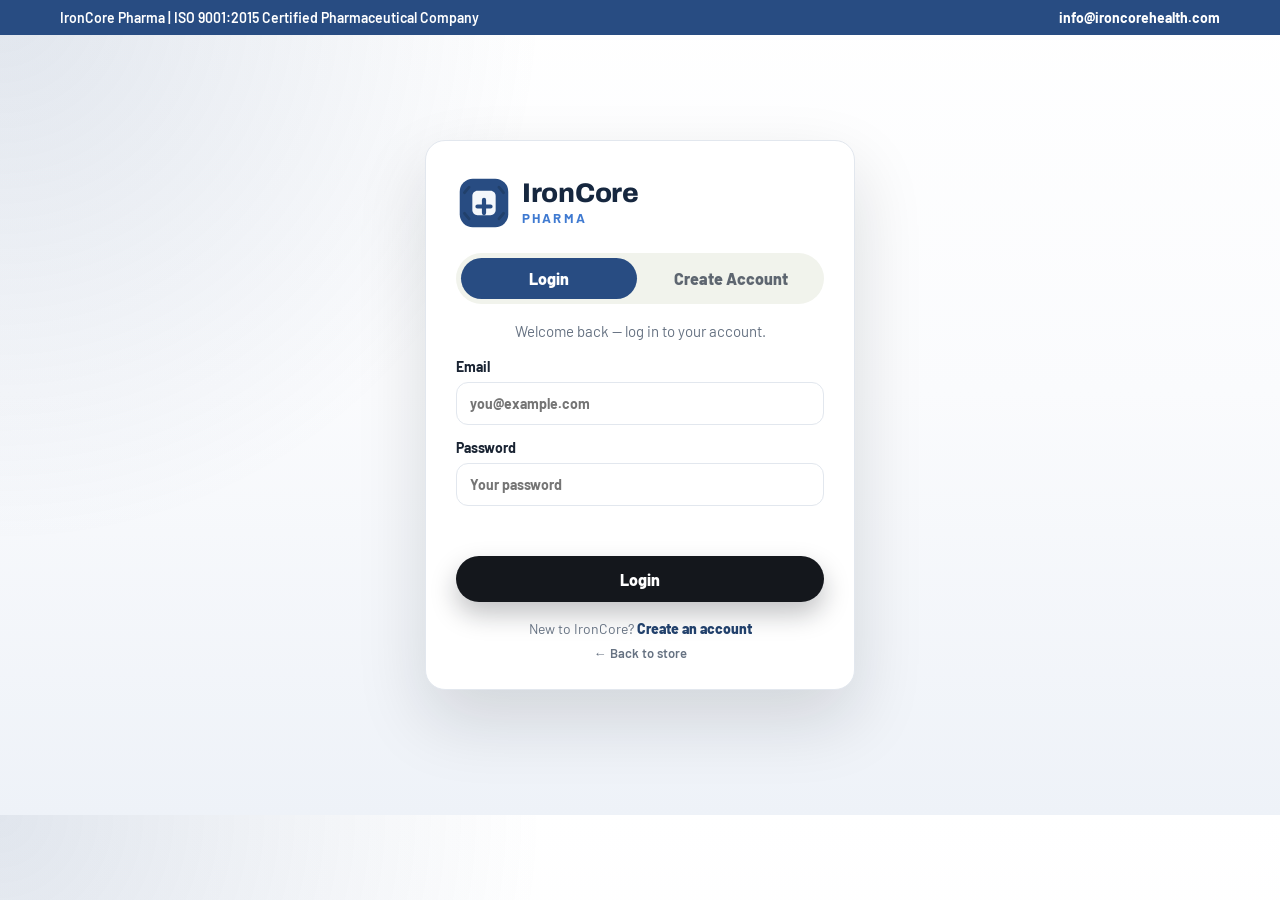
==== admin.html @ cf306e51 "Fix mobile responsiveness of the storefront header and layout - Remove the duplicate hamburger / emp" ====
<!DOCTYPE html>
<html lang="en">
  <head>
    <meta charset="UTF-8" />
    <meta name="viewport" content="width=device-width, initial-scale=1.0" />
    <title>Admin | IronCore Pharma</title>
    <link rel="preconnect" href="https://fonts.googleapis.com" />
    <link rel="preconnect" href="https://fonts.gstatic.com" crossorigin />
    <link
      href="https://fonts.googleapis.com/css2?family=Archivo:wght@500;600;700;800;900&family=Barlow:wght@400;500;600;700;800&display=swap"
      rel="stylesheet"
    />
    <link rel="stylesheet" href="css/style.css?v=21" />
  </head>
  <body class="admin-body">
    <header class="admin-topbar">
      <div class="container admin-topbar__inner">
        <a class="brand" href="index.html">
          <img src="img/logo.svg" alt="" />
          <span><strong>IronCore</strong><small>Admin</small></span>
        </a>
        <div class="admin-topbar__right">
          <span class="admin-who"><span id="admin-email">&hellip;</span> <span class="tag tag--admin" id="admin-role"></span></span>
          <a class="btn btn-light" href="index.html">View store</a>
          <button class="btn btn-primary" id="admin-logout" type="button">Log out</button>
        </div>
      </div>
    </header>

    <main class="container admin-shell" id="admin-shell" hidden>
      <div class="admin-tabs" role="tablist">
        <button class="admin-tab is-active" data-tab="overview" type="button">Overview</button>
        <button class="admin-tab" data-tab="products" type="button">Products</button>
        <button class="admin-tab" data-tab="banners" type="button">Banners</button>
        <button class="admin-tab" data-tab="orders" type="button">Orders</button>
        <button class="admin-tab" data-tab="reviews" type="button">Reviews <span class="tab-pill" id="reviews-pending-pill" hidden></span></button>
        <button class="admin-tab" data-tab="verification" type="button">Verification</button>
        <button class="admin-tab" data-tab="users" type="button">Users</button>
        <button class="admin-tab" data-tab="enquiries" type="button">Enquiries</button>
        <button class="admin-tab" data-tab="settings" type="button">Settings</button>
      </div>

      <!-- Overview -->
      <section class="admin-panel is-active" id="tab-overview">
        <h2 class="shout align-left">Store <span>Overview</span></h2>
        <div class="stat-grid" id="overview-cards"></div>
      </section>

      <!-- Products -->
      <section class="admin-panel" id="tab-products" hidden>
        <div class="admin-panel__head">
          <h2 class="shout align-left">Manage <span>Products</span></h2>
          <button class="btn btn-primary" id="add-product-btn" type="button">+ Add product</button>
        </div>

        <form class="admin-form" id="product-form" hidden>
          <h3 id="product-form-title">Add product</h3>
          <div class="admin-form__grid">
            <label>Slug (id)<input type="text" id="p-slug" placeholder="e.g. mk-677" /></label>
            <div class="field">
              <label for="p-category">Category</label>
              <div class="cat-row">
                <select id="p-category"></select>
                <button type="button" class="mini-btn" id="add-cat-btn">+ New</button>
              </div>
              <div class="new-cat" id="new-cat" hidden>
                <input type="text" id="new-cat-name" placeholder="New category name" />
                <button type="button" class="mini-btn" id="new-cat-save">Add</button>
                <button type="button" class="mini-btn" id="new-cat-cancel">Cancel</button>
              </div>
            </div>
            <label>Name<input type="text" id="p-name" /></label>
            <label>Pack size<input type="text" id="p-packSize" placeholder="60 Tablets" /></label>
            <label>Price<input type="text" id="p-price" placeholder="Price on request" /></label>
            <label>Rating<input type="number" id="p-rating" step="0.1" min="0" max="5" placeholder="4.8" /></label>
            <label>Stock<input type="text" id="p-stock" placeholder="In stock" /></label>
            <label class="admin-form__full">Composition<input type="text" id="p-composition" /></label>

            <div class="admin-form__full img-picker">
              <div class="img-picker__head">
                <strong>Product images</strong>
                <label class="btn btn-light img-upload-btn">
                  Upload image<input type="file" id="img-upload-input" accept="image/*" hidden />
                </label>
              </div>
              <p class="img-picker__hint">Click an image to add/remove it from the gallery. Click <b>&#9733;</b> to set the main image (shown first). Hover an image and click <b>&times;</b> (top-left) to permanently delete it from the server.</p>
              <div class="img-grid" id="image-grid"></div>
              <input type="hidden" id="p-image" />
              <input type="hidden" id="p-images" />
            </div>

            <label class="admin-form__full">Description<textarea id="p-description" rows="3"></textarea></label>
          </div>
          <p class="admin-msg" id="product-msg"></p>
          <div class="admin-form__actions">
            <button class="btn btn-primary" type="submit" id="product-save">Save product</button>
            <button class="btn btn-light" type="button" id="product-cancel">Cancel</button>
          </div>
        </form>

        <div class="admin-table-wrap">
          <table class="admin-table">
            <thead><tr><th>Image</th><th>Name</th><th>Category</th><th>Pack</th><th>Price</th><th>Rating</th><th></th></tr></thead>
            <tbody id="products-tbody"></tbody>
          </table>
        </div>
      </section>

      <!-- Banners -->
      <section class="admin-panel" id="tab-banners" hidden>
        <div class="admin-panel__head">
          <h2 class="shout align-left">Home <span>Banners</span></h2>
          <div class="banner-add-actions">
            <button class="btn btn-light" id="add-hero-btn" type="button">+ Hero banner</button>
            <button class="btn btn-light" id="add-promo-btn" type="button">+ Promo banner</button>
          </div>
        </div>
        <p class="admin-note">Hero banners scroll in the big slider; promo banners are the two cards on the right. Each can use an image or a video, an optional button and link. Drag order with the up/down arrows.</p>

        <!-- Banner form -->
        <form class="admin-form" id="banner-form" hidden>
          <h3 id="banner-form-title">Add banner</h3>
          <div class="admin-form__grid">
            <input type="hidden" id="b-id" />
            <input type="hidden" id="b-zone" />

            <div class="admin-form__full media-picker">
              <div class="img-picker__head">
                <strong>Banner media (image or video)</strong>
              </div>
              <p class="img-picker__hint">Add a photo or video from your <b>device</b> (computer file browser or phone photo gallery), pick one you've already uploaded, or paste a link.</p>
              <div class="media-picker__row">
                <div class="media-preview" id="banner-preview"><span class="media-preview__empty">No media selected</span></div>
                <div class="media-picker__controls">
                  <div class="media-picker__buttons">
                    <label class="btn btn-primary media-device-btn">
                      <svg viewBox="0 0 24 24" width="18" height="18" fill="none" stroke="currentColor" stroke-width="2" stroke-linecap="round" stroke-linejoin="round"><path d="M12 16V4" /><path d="m7 9 5-5 5 5" /><path d="M20 16v2a2 2 0 0 1-2 2H6a2 2 0 0 1-2-2v-2" /></svg>
                      Upload from device
                      <input type="file" id="banner-upload-input" accept="image/*,video/*" hidden />
                    </label>
                    <button type="button" class="btn btn-light" id="banner-gallery-toggle">Choose from gallery</button>
                  </div>
                  <label>Media URL
                    <input type="text" id="b-media-url" placeholder="img/banners/your-file.jpg or https://..." />
                  </label>
                  <label>Type
                    <select id="b-media-type">
                      <option value="image">Image</option>
                      <option value="video">Video</option>
                    </select>
                  </label>
                </div>
              </div>
              <div class="media-gallery" id="banner-gallery" hidden></div>
            </div>

            <label>Eyebrow / tag<input type="text" id="b-eyebrow" placeholder="e.g. Franchise" /></label>
            <label>Title<input type="text" id="b-title" placeholder="e.g. Power Your Pharma Business" /></label>
            <label class="banner-hero-only">Highlight word<input type="text" id="b-title-highlight" placeholder="word within the title to colour" /></label>
            <label class="admin-form__full banner-hero-only">Subtitle<textarea id="b-subtitle" rows="2"></textarea></label>
            <label>Banner link (optional)<input type="text" id="b-link-url" placeholder="where the banner click goes" /></label>
            <label class="banner-hero-only">Slide duration (seconds)<input type="number" id="b-duration" min="1" max="60" value="6" /></label>

            <div class="admin-form__full banner-button-block">
              <label class="switch-label"><input type="checkbox" id="b-button-enabled" /> Show a button on this banner</label>
              <div class="banner-button-fields" id="banner-button-fields" hidden>
                <label>Button text<input type="text" id="b-button-text" placeholder="e.g. Explore Products" /></label>
                <label>Button link<input type="text" id="b-button-link" placeholder="e.g. products.html" /></label>
              </div>
            </div>

            <label class="admin-form__full switch-label"><input type="checkbox" id="b-active" checked /> Active (visible on the site)</label>
          </div>
          <p class="admin-msg" id="banner-msg"></p>
          <div class="admin-form__actions">
            <button class="btn btn-primary" type="submit" id="banner-save">Save banner</button>
            <button class="btn btn-light" type="button" id="banner-cancel">Cancel</button>
          </div>
        </form>

        <h3 class="admin-subhead">Hero slider</h3>
        <div class="banner-list" id="hero-list"></div>

        <h3 class="admin-subhead">Promo cards (right side)</h3>
        <div class="banner-list" id="promo-list"></div>
      </section>

      <!-- Orders -->
      <section class="admin-panel" id="tab-orders" hidden>
        <h2 class="shout align-left">Customer <span>Orders</span></h2>
        <div class="admin-table-wrap">
          <table class="admin-table">
            <thead><tr><th>Date</th><th>Order #</th><th>Customer</th><th>Items</th><th>Payment</th><th>Total</th><th>Status</th></tr></thead>
            <tbody id="orders-tbody"></tbody>
          </table>
        </div>
      </section>

      <!-- Reviews -->
      <section class="admin-panel" id="tab-reviews" hidden>
        <div class="admin-panel__head">
          <h2 class="shout align-left">Product <span>Reviews</span></h2>
          <div class="review-filter" id="review-filter">
            <button class="mini-btn is-active" data-filter="all" type="button">All</button>
            <button class="mini-btn" data-filter="pending" type="button">Pending</button>
            <button class="mini-btn" data-filter="approved" type="button">Approved</button>
          </div>
        </div>
        <div class="admin-table-wrap">
          <table class="admin-table">
            <thead><tr><th>Date</th><th>Product</th><th>Reviewer</th><th>Rating</th><th>Review</th><th>Status</th><th>Actions</th></tr></thead>
            <tbody id="reviews-tbody"></tbody>
          </table>
        </div>
      </section>

      <!-- Verification codes -->
      <section class="admin-panel" id="tab-verification" hidden>
        <h2 class="shout align-left">Product <span>Authentication</span></h2>
        <p class="admin-note">Create the authentication codes printed on your products. Customers enter a code on the <b>Verify Product</b> page — a matching, unused code shows “verified”, anything else is flagged. Each code works once.</p>

        <div class="stat-grid" id="codes-stats"></div>

        <div class="codes-grid">
          <div class="admin-form codes-card">
            <h3>Generate codes</h3>
            <p class="codes-card__hint">Create a batch of random unique codes (e.g. 60000 codes of 8 digits).</p>
            <div class="codes-row">
              <label>How many<input type="number" id="gen-count" min="1" max="200000" value="60000" /></label>
              <label>Digits<input type="number" id="gen-digits" min="4" max="12" value="8" /></label>
              <button class="btn btn-primary" type="button" id="gen-btn">Generate</button>
            </div>
          </div>

          <div class="admin-form codes-card">
            <h3>Add codes manually</h3>
            <p class="codes-card__hint">Paste codes separated by spaces, commas or new lines.</p>
            <textarea id="add-codes" rows="4" placeholder="48213907&#10;59120034&#10;..."></textarea>
            <button class="btn btn-primary" type="button" id="add-btn">Add codes</button>
          </div>

          <div class="admin-form codes-card">
            <h3>Upload a code file</h3>
            <p class="codes-card__hint">Upload a .txt or .csv file of codes from your desktop.</p>
            <label class="btn btn-light media-device-btn">
              Choose file from desktop
              <input type="file" id="codes-file" accept=".txt,.csv,text/plain,text/csv" hidden />
            </label>
            <span class="codes-file-name" id="codes-file-name"></span>
            <button class="btn btn-primary" type="button" id="upload-codes-btn">Upload file</button>
          </div>

          <div class="admin-form codes-card">
            <h3>Check a code</h3>
            <p class="codes-card__hint">See whether a code exists and if it has been used.</p>
            <div class="codes-row">
              <input type="text" id="check-code" placeholder="Enter a code" />
              <button class="btn btn-light" type="button" id="check-btn">Check</button>
            </div>
            <div class="check-result" id="check-result"></div>
          </div>
        </div>

        <p class="admin-msg" id="codes-msg"></p>

        <div class="codes-actions">
          <a class="btn btn-primary" id="export-codes-pdf" href="/api/admin/codes/export.pdf">Export all codes (PDF)</a>
          <a class="btn btn-light" id="export-codes" href="/api/admin/codes/export">Export all codes (CSV)</a>
          <button class="btn btn-light" type="button" id="clear-used-btn">Clear used codes</button>
          <button class="btn btn-light mini-btn--danger" type="button" id="clear-all-btn">Delete all codes</button>
        </div>

        <h3 class="admin-subhead">Recent verifications</h3>
        <div class="admin-table-wrap">
          <table class="admin-table">
            <thead><tr><th>Code</th><th>Verified at</th></tr></thead>
            <tbody id="codes-recent-tbody"></tbody>
          </table>
        </div>
      </section>

      <!-- Users -->
      <section class="admin-panel" id="tab-users" hidden>
        <h2 class="shout align-left">Registered <span>Users</span></h2>
        <p class="admin-note" id="users-note"></p>
        <div class="admin-table-wrap">
          <table class="admin-table">
            <thead><tr><th>ID</th><th>Email</th><th>Role</th><th>Active</th><th>Signed up</th><th>Actions</th></tr></thead>
            <tbody id="users-tbody"></tbody>
          </table>
        </div>
      </section>

      <!-- Enquiries -->
      <section class="admin-panel" id="tab-enquiries" hidden>
        <h2 class="shout align-left">Orders &amp; <span>Enquiries</span></h2>
        <div class="admin-table-wrap">
          <table class="admin-table">
            <thead><tr><th>Date</th><th>Name</th><th>Email</th><th>Contact</th><th>Service</th><th>Message</th><th>From</th></tr></thead>
            <tbody id="enquiries-tbody"></tbody>
          </table>
        </div>
      </section>

      <!-- Settings -->
      <section class="admin-panel" id="tab-settings" hidden>
        <h2 class="shout align-left">Site <span>Maintenance</span></h2>
        <div class="admin-form" style="max-width:560px">
          <div class="maint-row">
            <label class="switch" title="Toggle maintenance mode">
              <input type="checkbox" id="maintenance-toggle" />
              <span class="switch__slider"></span>
            </label>
            <div class="maint-row__text">
              <strong id="maintenance-state">Loading&hellip;</strong>
              <p class="admin-note">When <b>ON</b>, visitors see the &ldquo;We&rsquo;ll be back soon&rdquo; page. You (admin) can still use the store and this panel while it&rsquo;s on.</p>
            </div>
          </div>
          <p class="admin-msg" id="maintenance-msg"></p>
          <a class="btn btn-light" href="maintenance.html" target="_blank" rel="noopener">Preview maintenance page</a>
        </div>

        <h2 class="shout align-left" style="margin-top:44px">Contact <span>Details</span></h2>
        <form class="admin-form" id="contact-form" style="max-width:560px">
          <p class="admin-note">The phone number and email shown in the top bar, footer and &ldquo;Call Us&rdquo; button across the website. Untick <b>Show on website</b> to hide one without deleting it. A blank or hidden value simply does not appear.</p>
          <div class="admin-form__grid" style="grid-template-columns:1fr">
            <label>Phone number<input type="text" id="contact-phone" placeholder="+91-9056731984" /></label>
            <label class="switch-inline"><input type="checkbox" id="contact-phone-visible" /> <span>Show phone on website</span></label>
            <label>Email address<input type="email" id="contact-email" placeholder="info@ironcorehealth.com" /></label>
            <label class="switch-inline"><input type="checkbox" id="contact-email-visible" /> <span>Show email on website</span></label>
          </div>
          <p class="admin-msg" id="contact-msg"></p>
          <div class="admin-form__actions">
            <button class="btn btn-primary" type="submit">Save contact details</button>
          </div>
        </form>

        <h2 class="shout align-left" style="margin-top:44px">My <span>Password</span></h2>
        <form class="admin-form" id="pw-form" style="max-width:460px">
          <div class="admin-form__grid" style="grid-template-columns:1fr">
            <label>Current password<input type="password" id="pw-current" autocomplete="current-password" /></label>
            <label>New password<input type="password" id="pw-new" autocomplete="new-password" /></label>
            <label>Confirm new password<input type="password" id="pw-confirm" autocomplete="new-password" /></label>
          </div>
          <p class="admin-msg" id="pw-msg"></p>
          <div class="admin-form__actions">
            <button class="btn btn-primary" type="submit">Change password</button>
          </div>
        </form>
      </section>
    </main>

    <div class="admin-gate" id="admin-gate">Checking access&hellip;</div>

    <script src="js/admin.js?v=22"></script>
  </body>
</html>
---- css/style.css ----
:root {
  --ink: #1a2433;          /* navy-tinted near-black body text */
  --muted: #667282;        /* steel grey */
  --line: #e2e7ee;         /* cool light border */
  --surface: #ffffff;
  --soft: #eef2f8;         /* cool off-white panel */
  --brand: #284c82;        /* navy blue (IronCore logo) */
  --brand-ink: #21406b;    /* deeper navy for text / links on white */
  --brand-dark: #16273f;   /* darkest navy for headings / strong text */
  --brand-soft: #9db9de;   /* light steel-blue — accents on dark backgrounds */
  --accent: #3f7ad1;       /* brighter azure pop */
  --navy: #111a28;         /* dark navy sections */
  --dark: #0e1622;
  --dark-2: #1b2636;
  --shadow: 0 22px 55px rgba(16, 24, 40, 0.16);
  --radius: 18px;
}

* {
  box-sizing: border-box;
}

html {
  scroll-behavior: smooth;
}

body {
  margin: 0;
  color: var(--ink);
  font-family: "Barlow", sans-serif;
  background:
    radial-gradient(circle at top left, rgba(40, 76, 130, 0.14), transparent 34rem),
    linear-gradient(180deg, #ffffff 0%, #fafbfd 48%, #eef2f8 100%);
}

body.modal-open {
  overflow: hidden;
}

a {
  color: inherit;
  text-decoration: none;
}

img {
  display: block;
  max-width: 100%;
}

.container {
  width: min(1160px, calc(100% - 32px));
  margin-inline: auto;
}

.top-strip {
  background: var(--brand);
  color: #ffffff;
  font-weight: 600;
  font-size: 14px;
}

.top-strip__inner,
.top-strip__links {
  display: flex;
  align-items: center;
  justify-content: space-between;
  gap: 18px;
}

.top-strip p {
  margin: 9px 0;
}

.top-strip a {
  color: #ffffff;
  font-weight: 700;
}

.site-header {
  position: sticky;
  top: 0;
  z-index: 30;
  background: rgba(255, 255, 255, 0.94);
  border-bottom: 1px solid rgba(220, 232, 238, 0.8);
  backdrop-filter: blur(16px);
}

.nav-wrap {
  display: grid;
  grid-template-columns: auto 1fr auto;
  align-items: center;
  gap: 18px;
  min-height: 82px;
}

.brand {
  display: inline-flex;
  align-items: center;
  gap: 10px;
}

.brand img {
  width: 56px;
}

.brand strong,
.brand small {
  display: block;
  line-height: 1;
}

.brand strong {
  color: var(--brand-dark);
  font-family: "Archivo", "Barlow", sans-serif;
  font-weight: 800;
  letter-spacing: -0.01em;
  font-size: 27px;
}

.brand small {
  margin-top: 5px;
  color: var(--accent);
  font-weight: 700;
  letter-spacing: 0.16em;
  text-transform: uppercase;
}

.main-nav {
  display: flex;
  align-items: center;
  justify-content: center;
  gap: 2px;
  font-size: 15px;
  font-weight: 700;
}

.main-nav > a,
.nav-item > a {
  display: inline-flex;
  align-items: center;
  min-height: 42px;
  padding: 0 10px;
  border-radius: 999px;
  color: #21344a;
  white-space: nowrap;
}

.main-nav > a:hover,
.nav-item:hover > a {
  color: #111;
  background: rgba(40, 76, 130, 0.22);
}

.nav-item {
  position: relative;
}

.dropdown {
  position: absolute;
  top: calc(100% + 10px);
  left: 0;
  min-width: 220px;
  padding: 10px;
  border: 1px solid var(--line);
  border-radius: 16px;
  background: #ffffff;
  box-shadow: var(--shadow);
  opacity: 0;
  pointer-events: none;
  transform: translateY(8px);
  transition: 0.18s ease;
}

.nav-item:hover .dropdown,
.nav-item:focus-within .dropdown {
  opacity: 1;
  pointer-events: auto;
  transform: translateY(0);
}

.dropdown a {
  display: block;
  padding: 10px 12px;
  border-radius: 10px;
  color: var(--muted);
}

.dropdown a:hover {
  color: var(--brand-dark);
  background: #e9f0fa;
}

.search-box {
  display: flex;
  width: 210px;
  border: 1px solid var(--line);
  border-radius: 999px;
  overflow: hidden;
  background: #ffffff;
}

.search-box input {
  width: 100%;
  min-width: 0;
  border: 0;
  padding: 11px 12px;
  font: inherit;
  outline: 0;
}

.search-box button {
  border: 0;
  padding: 0 14px;
  color: #ffffff;
  font-weight: 800;
  background: var(--brand);
  cursor: pointer;
}

.menu-toggle {
  display: none;
  width: 44px;
  height: 44px;
  border: 0;
  border-radius: 12px;
  background: var(--brand);
}

.menu-toggle span {
  display: block;
  width: 22px;
  height: 2px;
  margin: 5px auto;
  background: #14171c;
}

.hero {
  position: relative;
  overflow: hidden;
  background:
    radial-gradient(circle at 82% 18%, rgba(40, 76, 130, 0.22), transparent 40%),
    linear-gradient(120deg, #101217 0%, #171a21 55%, #0d0f13 100%),
    repeating-linear-gradient(135deg, rgba(255, 255, 255, 0.05) 0 1px, transparent 1px 18px);
}

.hero-slider {
  position: relative;
  min-height: 430px;
}

.hero-slide {
  display: none;
  min-height: 430px;
  color: #ffffff;
}

.hero-slide.is-active {
  display: block;
  animation: fadeSlide 0.55s ease both;
}

.hero-grid {
  display: grid;
  grid-template-columns: 1.05fr 0.95fr;
  align-items: center;
  gap: 40px;
  min-height: 430px;
  padding-block: 48px;
}

.hero-copy {
  max-width: 620px;
}

.eyebrow,
.section-kicker {
  margin: 0 0 11px;
  color: var(--accent);
  font-size: 13px;
  font-weight: 800;
  letter-spacing: 0.18em;
  text-transform: uppercase;
}

.hero h1,
.hero h2,
.section-heading h2,
.content-card h2,
.franchise-section h2 {
  margin: 0;
  font-family: "Archivo", "Barlow", sans-serif;
  font-weight: 800;
  letter-spacing: -0.015em;
  line-height: 1.04;
}

.hero h1,
.hero h2 {
  max-width: 700px;
  font-size: clamp(38px, 5vw, 64px);
}

.hero p:not(.eyebrow) {
  max-width: 570px;
  margin: 20px 0 0;
  color: rgba(255, 255, 255, 0.88);
  font-size: 19px;
  line-height: 1.62;
}

.hero-actions,
.floating-actions {
  display: flex;
  align-items: center;
  gap: 12px;
}

.hero-actions {
  margin-top: 30px;
}

.btn {
  display: inline-flex;
  align-items: center;
  justify-content: center;
  min-height: 46px;
  padding: 0 22px;
  border: 0;
  border-radius: 999px;
  font: inherit;
  font-weight: 800;
  cursor: pointer;
  transition: transform 0.18s ease, box-shadow 0.18s ease, background 0.18s ease;
}

.btn:hover {
  transform: translateY(-2px);
}

.btn-primary {
  color: #ffffff;
  background: #14171c;
  box-shadow: 0 12px 26px rgba(16, 20, 28, 0.26);
}

.btn-primary:hover {
  color: #ffffff;
  background: var(--brand);
  box-shadow: 0 14px 30px rgba(40, 76, 130, 0.4);
}

.btn-light {
  color: #14171c;
  background: #ffffff;
}

.btn-light:hover {
  color: #ffffff;
  background: var(--brand);
}

.hero-visual {
  position: relative;
  min-height: 300px;
}

.hero-visual::before {
  content: "";
  position: absolute;
  inset: 28px;
  border-radius: 36px;
  background: rgba(255, 255, 255, 0.12);
  transform: rotate(-4deg);
}

.hero-visual img {
  position: relative;
  width: min(520px, 100%);
  margin-left: auto;
  filter: drop-shadow(0 28px 28px rgba(0, 0, 0, 0.22));
}

.hero-dots {
  position: absolute;
  right: calc((100% - min(1160px, calc(100% - 32px))) / 2);
  bottom: 22px;
  display: flex;
  gap: 9px;
}

.hero-dots button {
  width: 12px;
  height: 12px;
  border: 2px solid #ffffff;
  border-radius: 50%;
  background: transparent;
  cursor: pointer;
}

.hero-dots button.is-active {
  background: #ffffff;
}

.intro-section,
.products-section,
.why-section,
.categories-section,
.divisions-section,
.franchise-section,
.testimonial-section {
  padding: 78px 0;
}

.intro-grid {
  display: grid;
  grid-template-columns: minmax(0, 1fr) 380px;
  gap: 32px;
  align-items: start;
}

.content-card,
.query-card,
.why-cards article,
.product-card,
.feature-triplet article,
.lab-card,
.testimonial-grid figure {
  border: 1px solid rgba(220, 232, 238, 0.82);
  border-radius: var(--radius);
  background: rgba(255, 255, 255, 0.92);
  box-shadow: var(--shadow);
}

.content-card {
  padding: 42px;
}

.content-card h2,
.section-heading h2,
.franchise-section h2 {
  color: var(--navy);
  font-size: clamp(28px, 3.2vw, 43px);
}

.content-card p,
.section-heading p,
.franchise-section p,
.why-cards p,
.feature-triplet p,
.product-card p,
.site-footer p {
  color: var(--muted);
  font-size: 17px;
  line-height: 1.72;
}

.query-card {
  position: sticky;
  top: 108px;
  padding: 28px;
  background:
    linear-gradient(180deg, rgba(255, 255, 255, 0.96), rgba(244, 250, 248, 0.96)),
    #ffffff;
}

.query-card h3,
.modal h2 {
  margin: 0;
  color: var(--brand-dark);
  font-family: "Archivo", "Barlow", sans-serif;
  font-size: 28px;
}

.query-card p {
  color: var(--muted);
}

.query-card form,
.modal form {
  display: grid;
  gap: 13px;
}

.query-card label,
.modal label {
  display: grid;
  gap: 7px;
  color: var(--ink);
  font-weight: 700;
}

input,
select,
textarea {
  width: 100%;
  border: 1px solid var(--line);
  border-radius: 12px;
  padding: 12px 13px;
  color: var(--ink);
  font: inherit;
  background: #ffffff;
  outline-color: var(--brand);
}

textarea {
  min-height: 96px;
  resize: vertical;
}

.section-heading {
  max-width: 760px;
  margin: 0 auto 38px;
  text-align: center;
}

.section-heading.align-left {
  margin: 0;
  text-align: left;
}

.product-carousel {
  display: grid;
  grid-template-columns: repeat(4, 1fr);
  gap: 20px;
}

.product-card {
  display: block;
  padding: 22px;
  text-align: center;
  transition: transform 0.2s ease, box-shadow 0.2s ease;
}

.product-card:hover {
  transform: translateY(-8px);
  box-shadow: 0 30px 65px rgba(18, 32, 51, 0.18);
}

.product-card img {
  height: 142px;
  margin: 0 auto 18px;
}

.product-card h3,
.feature-triplet h3,
.why-cards h3 {
  margin: 0;
  color: var(--navy);
  font-size: 22px;
}

.feature-triplet,
.why-cards {
  display: grid;
  grid-template-columns: repeat(3, 1fr);
  gap: 20px;
}

.feature-triplet {
  margin-top: 28px;
}

.feature-triplet article,
.why-cards article {
  padding: 28px;
}

.feature-triplet span {
  display: inline-grid;
  place-items: center;
  width: 44px;
  height: 44px;
  margin-bottom: 18px;
  border-radius: 50%;
  color: #ffffff;
  font-weight: 800;
  background: var(--brand);
}

.why-section {
  background:
    radial-gradient(circle at 12% 18%, rgba(40, 76, 130, 0.18), transparent 36%),
    linear-gradient(90deg, #14171c, #1f232b);
}

.why-section .section-kicker,
.franchise-section .section-kicker {
  color: var(--brand);
}

.why-section .section-heading h2,
.why-section .section-heading p {
  color: #ffffff;
}

.why-grid {
  display: grid;
  grid-template-columns: 0.82fr 1.18fr;
  gap: 36px;
  align-items: start;
}

.why-cards article {
  background: #ffffff;
}

.icon {
  display: inline-flex;
  align-items: center;
  justify-content: center;
  min-width: 58px;
  height: 46px;
  margin-bottom: 18px;
  padding: 0 10px;
  border-radius: 14px;
  color: var(--brand);
  font-weight: 900;
  background: #14171c;
}

.why-cards a {
  color: var(--accent);
  font-weight: 800;
}

.category-grid {
  display: grid;
  grid-template-columns: repeat(6, 1fr);
  gap: 16px;
}

.category-grid a {
  min-height: 142px;
  display: grid;
  place-items: end start;
  padding: 20px;
  border-radius: 18px;
  color: #ffffff;
  font-size: 21px;
  font-weight: 800;
  border-left: 5px solid var(--brand);
  background:
    radial-gradient(circle at 85% 12%, rgba(40, 76, 130, 0.16), transparent 55%),
    linear-gradient(135deg, #14171c, #262b34);
  box-shadow: 0 18px 35px rgba(16, 20, 28, 0.16);
  transition: transform 0.18s ease, background 0.18s ease, color 0.18s ease;
}

.category-grid a:nth-child(even) {
  border-left-color: var(--accent);
}

.category-grid a:hover {
  transform: translateY(-4px);
  color: #ffffff;
  background: var(--brand);
}

.see-more {
  display: table;
  margin: 26px auto 0;
  color: var(--accent);
  font-weight: 900;
}

.divisions-section {
  background: #ffffff;
}

.division-row {
  display: grid;
  grid-template-columns: repeat(6, minmax(150px, 1fr));
  gap: 16px;
  overflow-x: auto;
  padding-bottom: 8px;
}

.division-row article {
  display: grid;
  place-items: center;
  min-height: 112px;
  padding: 18px;
  border: 1px solid var(--line);
  border-radius: 18px;
  color: var(--navy);
  font-weight: 900;
  text-align: center;
  background:
    linear-gradient(180deg, rgba(40, 76, 130, 0.12), transparent),
    #ffffff;
}

.franchise-section {
  color: #ffffff;
  background:
    radial-gradient(circle at 88% 12%, rgba(63, 122, 209, 0.16), transparent 42%),
    linear-gradient(135deg, #111318, #20242c),
    repeating-linear-gradient(45deg, rgba(255, 255, 255, 0.04) 0 1px, transparent 1px 19px);
}

.franchise-grid {
  display: grid;
  grid-template-columns: minmax(0, 1fr) 420px;
  gap: 42px;
  align-items: center;
}

.franchise-section h2,
.franchise-section p {
  color: #ffffff;
}

.benefit-list {
  display: grid;
  gap: 13px;
  margin: 26px 0 0;
  padding: 0;
  list-style: none;
}

.benefit-list li {
  position: relative;
  padding-left: 31px;
  font-size: 17px;
  line-height: 1.5;
}

.benefit-list li::before {
  content: "";
  position: absolute;
  left: 0;
  top: 7px;
  width: 16px;
  height: 16px;
  border-radius: 50%;
  background: var(--accent);
  box-shadow: inset 0 0 0 5px rgba(255, 255, 255, 0.72);
}

.lab-card {
  padding: 24px;
  background: rgba(255, 255, 255, 0.14);
  border-color: rgba(255, 255, 255, 0.22);
}

.testimonial-grid {
  display: grid;
  grid-template-columns: 1.1fr 0.9fr;
  gap: 24px;
}

.testimonial-grid figure {
  margin: 0;
  padding: 34px;
}

.testimonial-grid blockquote {
  margin: 0;
  color: var(--navy);
  font-family: "Archivo", "Barlow", sans-serif;
  font-size: 25px;
  line-height: 1.45;
}

.testimonial-grid figcaption {
  margin-top: 18px;
  color: var(--accent);
  font-weight: 900;
}

.site-footer {
  color: #c7ccd2;
  background: #111318;
  border-top: 4px solid var(--brand-soft);
}

.footer-grid {
  display: grid;
  grid-template-columns: 1.5fr 0.75fr 0.9fr 1fr;
  gap: 34px;
  padding: 58px 0 32px;
}

.footer-brand strong {
  color: #ffffff;
}

.site-footer h3 {
  margin: 0 0 18px;
  color: #ffffff;
  font-size: 20px;
}

.site-footer a {
  display: block;
  margin-bottom: 10px;
  color: #c7ccd2;
}

.site-footer a:hover {
  color: var(--brand-soft);
}

.copyright {
  padding: 18px 0;
  border-top: 1px solid rgba(255, 255, 255, 0.13);
}

.copyright p {
  margin: 0;
  font-size: 14px;
}

.floating-actions {
  position: fixed;
  right: 22px;
  bottom: 22px;
  z-index: 40;
  align-items: stretch;
}

.floating-actions a,
.floating-actions button {
  min-height: 48px;
  border: 0;
  border-radius: 999px;
  padding: 0 18px;
  color: #ffffff;
  font: inherit;
  font-weight: 900;
  box-shadow: 0 16px 36px rgba(18, 32, 51, 0.2);
  cursor: pointer;
}

.float-call {
  display: inline-flex;
  align-items: center;
  color: #ffffff;
  background: var(--brand);
}

.float-query {
  background: var(--accent);
}

.modal {
  position: fixed;
  inset: 0;
  z-index: 50;
  display: none;
  place-items: center;
  padding: 20px;
  background: rgba(8, 20, 33, 0.62);
}

.modal.is-open {
  display: grid;
}

.modal__panel {
  position: relative;
  width: min(520px, 100%);
  max-height: min(760px, calc(100vh - 40px));
  overflow: auto;
  padding: 30px;
  border-radius: 22px;
  background: #ffffff;
  box-shadow: 0 30px 80px rgba(0, 0, 0, 0.3);
}

.modal__close {
  position: absolute;
  top: 14px;
  right: 14px;
  display: grid;
  place-items: center;
  width: 38px;
  height: 38px;
  border: 0;
  border-radius: 50%;
  color: #ffffff;
  font-size: 25px;
  background: var(--navy);
  cursor: pointer;
}

.modal h2 {
  margin-bottom: 18px;
}

.product-hero {
  color: #ffffff;
  background:
    radial-gradient(circle at 82% 18%, rgba(40, 76, 130, 0.2), transparent 42%),
    linear-gradient(120deg, #101217, #1c2028),
    repeating-linear-gradient(135deg, rgba(255, 255, 255, 0.05) 0 1px, transparent 1px 18px);
}

.product-hero__grid {
  display: grid;
  grid-template-columns: minmax(0, 1fr) 480px;
  gap: 42px;
  align-items: center;
  min-height: 430px;
  padding-block: 58px;
}

.product-hero h1 {
  max-width: 730px;
  margin: 0;
  font-family: "Archivo", "Barlow", sans-serif;
  font-size: clamp(36px, 4.8vw, 58px);
  line-height: 1.08;
}

.product-hero p:not(.eyebrow) {
  max-width: 650px;
  margin: 20px 0 0;
  color: rgba(255, 255, 255, 0.88);
  font-size: 19px;
  line-height: 1.62;
}

.product-hero__gallery {
  display: grid;
  grid-template-columns: repeat(2, minmax(0, 1fr));
  gap: 16px;
}

.product-hero__gallery img,
.product-tile,
.product-detail,
.product-support-grid article {
  border: 1px solid rgba(220, 232, 238, 0.82);
  border-radius: var(--radius);
  background: rgba(255, 255, 255, 0.95);
  box-shadow: var(--shadow);
}

.product-hero__gallery img {
  width: 100%;
  min-height: 142px;
  padding: 18px;
  object-fit: contain;
}

.hero-pack--large {
  grid-row: span 2;
}

.product-category-section,
.product-details-section,
.product-support-section,
.product-enquiry-section {
  padding: 76px 0;
}

.product-gallery {
  display: grid;
  grid-template-columns: repeat(4, 1fr);
  gap: 18px;
}

.product-tile {
  display: grid;
  gap: 14px;
  min-height: 220px;
  padding: 22px;
  color: var(--navy);
  font-size: 21px;
  font-weight: 900;
  text-align: center;
  transition: transform 0.2s ease, box-shadow 0.2s ease;
}

.product-tile:hover {
  transform: translateY(-7px);
  box-shadow: 0 30px 65px rgba(18, 32, 51, 0.18);
}

.product-tile.is-active,
.dropdown a.is-active {
  color: var(--brand-dark);
  background: #eef7d4;
}

.product-tile img {
  height: 140px;
  margin: auto;
}

.product-detail-list {
  display: grid;
  gap: 24px;
}

.product-detail {
  display: grid;
  grid-template-columns: 260px minmax(0, 1fr);
  gap: 28px;
  align-items: center;
  scroll-margin-top: 120px;
  padding: 30px;
}

.product-detail.is-hidden {
  display: none;
}

.product-detail.is-selected {
  border-color: rgba(40, 76, 130, 0.6);
  box-shadow: 0 28px 70px rgba(40, 76, 130, 0.2);
}

.product-detail__image {
  display: grid;
  place-items: center;
  min-height: 210px;
  border-radius: 16px;
  background:
    linear-gradient(145deg, rgba(40, 76, 130, 0.1), rgba(63, 122, 209, 0.07)),
    #f1f5fb;
}

.product-detail__image img {
  width: min(190px, 80%);
}

.product-detail h2,
.product-enquiry-section h2 {
  margin: 0;
  color: var(--navy);
  font-family: "Archivo", "Barlow", sans-serif;
  font-size: clamp(28px, 3.2vw, 42px);
  line-height: 1.08;
}

.product-detail p,
.product-enquiry-section p,
.product-support-grid p {
  color: var(--muted);
  font-size: 17px;
  line-height: 1.72;
}

.product-specs {
  display: grid;
  grid-template-columns: repeat(3, 1fr);
  gap: 12px;
  margin: 22px 0 0;
}

.product-specs div {
  min-height: 104px;
  padding: 15px;
  border: 1px solid var(--line);
  border-radius: 14px;
  background: #ffffff;
}

.product-specs dt {
  color: var(--brand-dark);
  font-weight: 900;
}

.product-specs dd {
  margin: 7px 0 0;
  color: var(--muted);
  line-height: 1.45;
}

.product-support-section {
  background: #ffffff;
}

.product-support-grid {
  display: grid;
  grid-template-columns: repeat(3, 1fr);
  gap: 20px;
}

.product-support-grid article {
  padding: 28px;
}

.product-support-grid span {
  display: inline-grid;
  place-items: center;
  width: 46px;
  height: 46px;
  margin-bottom: 18px;
  border-radius: 50%;
  color: #ffffff;
  font-weight: 900;
  background: var(--brand);
}

.product-support-grid h3 {
  margin: 0;
  color: var(--navy);
  font-size: 22px;
}

.product-enquiry-section {
  color: #ffffff;
  background:
    radial-gradient(circle at 88% 12%, rgba(40, 76, 130, 0.18), transparent 42%),
    linear-gradient(135deg, #111318, #20242c),
    repeating-linear-gradient(45deg, rgba(255, 255, 255, 0.04) 0 1px, transparent 1px 19px);
}

.product-enquiry-grid {
  display: grid;
  grid-template-columns: minmax(0, 1fr) auto;
  gap: 28px;
  align-items: center;
}

.product-enquiry-section h2,
.product-enquiry-section p {
  color: #ffffff;
}

.catalog-hero {
  padding: 54px 0;
  color: #ffffff;
  background:
    radial-gradient(circle at 85% 20%, rgba(40, 76, 130, 0.2), transparent 45%),
    linear-gradient(120deg, #101217, #1c2028),
    repeating-linear-gradient(135deg, rgba(255, 255, 255, 0.05) 0 1px, transparent 1px 18px);
}

.catalog-hero h1 {
  margin: 0;
  font-family: "Archivo", "Barlow", sans-serif;
  font-size: clamp(36px, 5vw, 58px);
  line-height: 1.1;
}

.catalog-hero p {
  margin: 14px 0 0;
  color: rgba(255, 255, 255, 0.86);
  font-size: 17px;
  font-weight: 700;
}

.catalog-section {
  padding: 62px 0 78px;
}

.product-detail-section {
  padding: 62px 0 78px;
}

.product-detail-card {
  display: grid;
  grid-template-columns: 320px minmax(0, 1fr);
  gap: 32px;
  padding: 32px;
  border: 1px solid var(--line);
  border-radius: 24px;
  background: #ffffff;
  box-shadow: 0 18px 55px rgba(18, 32, 51, 0.08);
}

.product-detail-image {
  display: grid;
  place-items: center;
  min-height: 340px;
  border-radius: 24px;
  background: #f1f5fb;
  padding: 28px;
}

.product-detail-image img {
  width: 100%;
  max-width: 280px;
  height: auto;
}

.product-detail-gallery {
  display: grid;
  grid-template-columns: repeat(3, minmax(0, 1fr));
  gap: 12px;
  margin-top: 18px;
}

.product-detail-gallery img {
  width: 100%;
  height: auto;
  border-radius: 16px;
  border: 1px solid var(--line);
}

.product-detail-main {
  display: grid;
  gap: 20px;
}

.product-detail-meta {
  display: flex;
  flex-wrap: wrap;
  gap: 12px;
}

.product-detail-label {
  display: inline-flex;
  align-items: center;
  gap: 8px;
  padding: 10px 16px;
  border-radius: 999px;
  background: #eef7d4;
  color: var(--brand-dark);
  font-weight: 700;
}

.product-detail-description {
  margin: 0;
  color: var(--muted);
  line-height: 1.8;
}

.product-detail-specs {
  display: grid;
  grid-template-columns: repeat(3, minmax(0, 1fr));
  gap: 16px;
}

.product-detail-specs dt {
  margin: 0 0 10px;
  color: var(--brand-dark);
  font-weight: 900;
}

.product-detail-specs dd {
  margin: 0;
  color: var(--muted);
  line-height: 1.65;
}

.product-detail-actions {
  display: flex;
  flex-wrap: wrap;
  gap: 14px;
}

@media (max-width: 960px) {
  .product-detail-card {
    grid-template-columns: 1fr;
  }

  .product-detail-gallery {
    grid-template-columns: repeat(2, minmax(0, 1fr));
  }
}

@media (max-width: 640px) {
  .product-detail-card {
    padding: 22px;
  }

  .product-detail-gallery {
    grid-template-columns: 1fr;
  }
}

.cart-sidebar {
  position: fixed;
  top: 0;
  right: -420px;
  width: 420px;
  height: 100vh;
  background: #ffffff;
  box-shadow: -22px 0 80px rgba(18, 32, 51, 0.16);
  transition: right 0.22s ease;
  z-index: 50;
  overflow-y: auto;
}

.cart-sidebar.is-open {
  right: 0;
}

.cart-sidebar__panel {
  padding: 28px;
  min-height: 100%;
  display: grid;
  gap: 18px;
}

.cart-sidebar__close {
  justify-self: end;
  border: 0;
  background: transparent;
  color: var(--navy);
  font-size: 30px;
  line-height: 1;
  cursor: pointer;
}

.cart-items {
  display: grid;
  gap: 18px;
}

.cart-item {
  display: grid;
  grid-template-columns: 1fr auto;
  gap: 10px;
  padding: 18px;
  border: 1px solid var(--line);
  border-radius: 16px;
  background: #f1f5fb;
}

.cart-item-name {
  margin: 0 0 8px;
  font-weight: 800;
}

.cart-item-remove {
  margin-top: 12px;
  width: 100%;
  border: 1px solid rgba(220, 46, 46, 0.2);
  color: #c0392b;
  background: #fff5f5;
  border-radius: 10px;
  padding: 10px 12px;
  font-weight: 700;
  cursor: pointer;
  transition: background 0.18s ease, border-color 0.18s ease;
}

.cart-item-remove:hover {
  background: #feeaea;
  border-color: rgba(220, 46, 46, 0.4);
}

.cart-item-meta {
  margin: 0;
  color: var(--muted);
  font-size: 14px;
}

.cart-item-price {
  display: grid;
  place-items: center;
  font-weight: 700;
  color: var(--brand-dark);
}

.cart-summary {
  display: grid;
  gap: 8px;
  padding: 18px 0;
  border-top: 1px solid var(--line);
}

.cart-error {
  margin: 0;
  color: #c0392b;
  font-weight: 700;
}

@media (max-width: 980px) {
  .cart-sidebar {
    width: 100%;
  }
}

.catalog-layout {
  display: grid;
  grid-template-columns: minmax(0, 1fr) 310px;
  gap: 34px;
  align-items: start;
}

.catalog-main,
.sidebar-box {
  border: 1px solid var(--line);
  border-radius: 6px;
  background: #ffffff;
  box-shadow: 0 12px 32px rgba(18, 32, 51, 0.08);
}

.catalog-main {
  min-height: 420px;
  padding: 26px;
}

.catalog-intro.is-hidden {
  display: none;
}

.catalog-intro {
  display: grid;
  gap: 22px;
}

.catalog-intro__header {
  display: grid;
  gap: 10px;
}

.catalog-intro__header .section-kicker {
  margin: 0;
}

.catalog-intro__header p:last-child {
  margin: 0;
  color: var(--muted);
  font-size: 16px;
  line-height: 1.7;
}

.catalog-intro h2,
.catalog-results h2,
.sidebar-box h3 {
  margin: 0;
  color: var(--navy);
  font-family: "Archivo", "Barlow", sans-serif;
}

.catalog-intro h2,
.catalog-results h2 {
  padding-bottom: 12px;
  border-bottom: 1px solid var(--line);
  font-size: 34px;
}

.catalog-category-list {
  display: grid;
  grid-template-columns: repeat(3, minmax(0, 1fr));
  gap: 13px;
}

.catalog-category-list a,
.catalog-products a,
.sidebar-box > a {
  color: var(--brand-dark);
  font-weight: 800;
  transition: color 0.18s ease, background 0.18s ease, border-color 0.18s ease, transform 0.18s ease;
}

.catalog-category-list a {
  display: flex;
  align-items: center;
  justify-content: space-between;
  min-height: 54px;
  padding: 13px 16px;
  border: 1px solid var(--line);
  border-radius: 999px;
  background: #f1f5fb;
}

.catalog-category-list a:hover,
.catalog-category-list a.is-active {
  border-color: var(--brand);
  color: #ffffff;
  background: var(--brand);
  transform: translateY(-2px);
}

.catalog-category-list span {
  color: var(--accent);
}

.catalog-category-list a:hover span,
.catalog-category-list a.is-active span {
  color: #ffffff;
}

.catalog-results.product-detail {
  display: block;
  padding: 0;
  border: 0;
  border-radius: 0;
  box-shadow: none;
  scroll-margin-top: 112px;
}

.catalog-results.product-detail.is-hidden {
  display: none;
}

.catalog-results.product-detail.is-selected {
  border: 0;
  box-shadow: none;
}

.catalog-toolbar {
  display: flex;
  align-items: center;
  justify-content: space-between;
  gap: 16px;
  margin: 18px 0 22px;
}

.catalog-toolbar h2,
.catalog-toolbar p {
  margin: 0;
}

.catalog-toolbar p {
  color: var(--muted);
  font-weight: 700;
}

.catalog-toolbar select {
  width: 220px;
  border-radius: 999px;
  border: 1px solid var(--line);
  padding: 10px 14px;
}

.catalog-products {
  display: grid;
  grid-template-columns: repeat(2, minmax(0, 1fr));
  gap: 14px;
}

.catalog-product-link {
  display: block;
  min-height: 74px;
  padding: 18px 20px;
  border: 1px solid var(--line);
  border-radius: 16px;
  background: #ffffff;
  color: var(--navy);
  font-weight: 700;
  transition: transform 0.18s ease, box-shadow 0.18s ease, border-color 0.18s ease, background 0.18s ease;
}

.catalog-product-link:hover {
  transform: translateY(-2px);
  box-shadow: 0 18px 30px rgba(16, 20, 28, 0.12);
  border-color: var(--brand);
  background: #e9f0fa;
}

.catalog-category-list a {
  display: flex;
  align-items: center;
  justify-content: space-between;
  min-height: 54px;
  padding: 13px 16px;
  border: 1px solid var(--line);
  border-radius: 999px;
  background: #f1f5fb;
}

.catalog-category-list a.is-active,
.catalog-category-list a:hover {
  border-color: var(--brand);
  color: #ffffff;
  background: var(--brand);
}

.catalog-category-list span {
  color: var(--accent);
}

.catalog-category-list a.is-active span,
.catalog-category-list a:hover span {
  color: #ffffff;
}

.sidebar-box nav a {
  display: block;
  padding: 12px 0;
  border-bottom: 1px solid var(--line);
  color: var(--muted);
  transition: color 0.18s ease;
}

.sidebar-box nav a.is-active,
.sidebar-box nav a:hover {
  color: var(--brand-dark);
}

.catalog-sidebar {
  display: grid;
  gap: 24px;
  position: sticky;
  top: 108px;
}

.sidebar-box {
  padding: 22px;
  border-radius: 22px;
}

.sidebar-box h3 {
  padding-bottom: 14px;
  border-bottom: 2px solid var(--brand);
  font-size: 25px;
}

.sidebar-box > a {
  display: block;
  padding: 11px 0;
  border-bottom: 1px solid var(--line);
  color: var(--muted);
}

.sidebar-box > a:hover,
.sidebar-box > a.is-active {
  color: var(--brand-dark);
}

.sidebar-box .btn {
  margin-top: 14px;
}

.sidebar-query form {
  display: grid;
  gap: 12px;
  margin-top: 18px;
}

.sidebar-query input,
.sidebar-query select,
.sidebar-query textarea {
  border-radius: 4px;
}

@keyframes fadeSlide {
  from {
    opacity: 0;
    transform: translateY(10px);
  }

  to {
    opacity: 1;
    transform: translateY(0);
  }
}

@media (max-width: 1080px) {
  .nav-wrap {
    grid-template-columns: auto auto;
  }

  .menu-toggle {
    display: block;
    justify-self: end;
  }

  .main-nav,
  .search-box {
    display: none;
  }

  .site-header.is-open .main-nav,
  .site-header.is-open .search-box {
    display: flex;
    grid-column: 1 / -1;
  }

  .site-header.is-open .main-nav {
    flex-direction: column;
    flex-wrap: wrap;
    align-items: stretch;
    justify-content: flex-start;
    padding-bottom: 10px;
  }

  .site-header.is-open .main-nav > a,
  .site-header.is-open .nav-item > a {
    justify-content: flex-start;
    width: 100%;
    padding-inline: 14px;
  }

  .site-header.is-open .nav-item {
    width: 100%;
  }

  .site-header.is-open .search-box {
    width: min(420px, 100%);
    margin-bottom: 16px;
  }

  .dropdown {
    position: static;
    display: none;
    width: 100%;
    margin-top: 6px;
    box-shadow: none;
    opacity: 1;
    transform: none;
  }

  .nav-item:hover .dropdown,
  .nav-item:focus-within .dropdown {
    display: block;
  }

  .product-carousel,
  .product-gallery,
  .category-grid,
  .division-row {
    grid-template-columns: repeat(3, 1fr);
  }

  .product-hero__grid {
    grid-template-columns: 1fr;
  }

  .catalog-layout {
    grid-template-columns: 1fr;
  }

  .catalog-sidebar {
    position: static;
  }
}

@media (max-width: 860px) {
  .top-strip__inner,
  .top-strip__links,
  .hero-actions,
  .floating-actions {
    flex-wrap: wrap;
  }

  .hero-grid,
  .intro-grid,
  .why-grid,
  .franchise-grid,
  .testimonial-grid,
  .footer-grid {
    grid-template-columns: 1fr;
  }

  .query-card {
    position: static;
  }

  .product-carousel,
  .feature-triplet,
  .why-cards,
  .product-gallery,
  .product-support-grid,
  .category-grid {
    grid-template-columns: repeat(2, 1fr);
  }

  .product-detail,
  .product-enquiry-grid {
    grid-template-columns: 1fr;
  }

  .product-specs {
    grid-template-columns: 1fr;
  }

  .catalog-category-list,
  .catalog-products {
    grid-template-columns: repeat(2, 1fr);
  }

  .footer-grid {
    padding-bottom: 28px;
  }
}

@media (max-width: 560px) {
  .container {
    width: min(100% - 22px, 1160px);
  }

  .top-strip {
    text-align: center;
  }

  .top-strip__inner,
  .top-strip__links {
    justify-content: center;
  }

  .brand img {
    width: 44px;
  }

  .brand strong {
    font-size: 21px;
  }

  .brand small {
    margin-top: 3px;
    font-size: 11px;
    letter-spacing: 0.12em;
  }

  /* Keep the top header row from overflowing on small phones. */
  .header-main__inner {
    gap: 8px;
    min-height: 68px;
  }

  .header-icons {
    gap: 7px;
  }

  /* Room at the bottom so the fixed Call Us / Send Enquiry bar never
     covers the last bit of page content. */
  body {
    padding-bottom: 88px;
  }

  .hero-slide,
  .hero-slider,
  .hero-grid {
    min-height: auto;
  }

  .hero-grid {
    gap: 20px;
    padding: 40px 0 58px;
  }

  .hero p:not(.eyebrow) {
    font-size: 17px;
  }

  .hero-dots {
    left: 16px;
    right: auto;
  }

  .content-card,
  .query-card,
  .testimonial-grid figure {
    padding: 24px;
  }

  .intro-section,
  .products-section,
  .why-section,
  .categories-section,
  .divisions-section,
  .franchise-section,
  .testimonial-section,
  .product-category-section,
  .product-details-section,
  .product-support-section,
  .product-enquiry-section {
    padding: 52px 0;
  }

  .product-carousel,
  .feature-triplet,
  .why-cards,
  .product-gallery,
  .product-support-grid,
  .category-grid,
  .division-row {
    grid-template-columns: 1fr;
  }

  .product-hero__grid {
    padding: 42px 0;
  }

  .product-hero__gallery {
    grid-template-columns: 1fr 1fr;
  }

  .product-detail {
    padding: 22px;
  }

  .catalog-section {
    padding: 42px 0 58px;
  }

  .catalog-main,
  .sidebar-box {
    padding: 18px;
  }

  .catalog-category-list,
  .catalog-products {
    grid-template-columns: 1fr;
  }

  .catalog-toolbar {
    align-items: stretch;
    flex-direction: column;
  }

  .catalog-toolbar select {
    width: 100%;
  }

  .floating-actions {
    left: 12px;
    right: 12px;
    justify-content: center;
  }
}

/* =====================================================================
   HOME 2 — nutreko-style storefront (header, hero zone, shop-by-category)
   ===================================================================== */

/* ---- Two-row header ---- */
.header-main {
  background: #ffffff;
}

.header-main__inner {
  display: grid;
  grid-template-columns: auto minmax(0, 1fr) auto;
  align-items: center;
  gap: 26px;
  min-height: 84px;
}

.site-search {
  display: flex;
  align-items: center;
  width: 100%;
  max-width: 620px;
  justify-self: center;
  border: 2px solid #e7e9ec;
  border-radius: 999px;
  background: #ffffff;
  overflow: hidden;
  transition: border-color 0.18s ease;
}

.site-search:focus-within {
  border-color: var(--brand);
}

.site-search input {
  flex: 1;
  min-width: 0;
  border: 0;
  padding: 12px 18px;
  font: inherit;
  background: transparent;
  outline: 0;
}

.site-search button {
  display: grid;
  place-items: center;
  width: 46px;
  height: 42px;
  margin: 3px;
  border: 0;
  border-radius: 999px;
  color: #14171c;
  background: var(--brand);
  cursor: pointer;
  transition: background 0.18s ease;
}

.site-search button:hover {
  background: #8ccc00;
}

.header-icons {
  display: flex;
  align-items: center;
  gap: 10px;
}

.icon-btn {
  position: relative;
  display: grid;
  place-items: center;
  width: 44px;
  height: 44px;
  border: 1px solid #e7e9ec;
  border-radius: 50%;
  color: #14171c;
  background: #ffffff;
  cursor: pointer;
  transition: border-color 0.18s ease, color 0.18s ease, background 0.18s ease;
}

.icon-btn:hover {
  border-color: var(--brand);
  background: #e9f0fa;
}

.cart-btn {
  color: #ffffff;
  background: #14171c;
  border-color: #14171c;
}

.cart-btn:hover {
  color: #ffffff;
  background: var(--brand);
  border-color: var(--brand);
}

.cart-badge {
  position: absolute;
  top: -4px;
  right: -4px;
  display: grid;
  place-items: center;
  min-width: 20px;
  height: 20px;
  padding: 0 5px;
  border-radius: 999px;
  color: #ffffff;
  font-size: 12px;
  font-weight: 800;
  background: var(--brand);
  border: 2px solid #ffffff;
}

/* ---- Second row: All Categories + nav ---- */
.header-cats {
  border-top: 1px solid #eef0f2;
  background: #ffffff;
}

.header-cats__inner {
  display: flex;
  align-items: center;
  gap: 18px;
  min-height: 60px;
}

.all-categories {
  position: relative;
}

.all-categories__btn {
  display: inline-flex;
  align-items: center;
  gap: 12px;
  min-width: 220px;
  height: 46px;
  padding: 0 18px;
  border: 0;
  border-radius: 10px;
  color: #ffffff;
  font: inherit;
  font-weight: 800;
  background: var(--brand);
  cursor: pointer;
}

.all-categories__btn .bars {
  display: inline-grid;
  gap: 3px;
}

.all-categories__btn .bars i {
  display: block;
  width: 18px;
  height: 2px;
  background: #14171c;
}

.all-categories__btn .caret {
  margin-left: auto;
  font-size: 12px;
}

.all-categories__menu {
  position: absolute;
  top: calc(100% + 10px);
  left: 0;
  min-width: 260px;
  max-height: 420px;
  overflow-y: auto;
  padding: 8px;
  border: 1px solid var(--line);
  border-radius: 14px;
  background: #ffffff;
  box-shadow: var(--shadow);
  opacity: 0;
  pointer-events: none;
  transform: translateY(8px);
  transition: 0.18s ease;
  z-index: 25;
}

.all-categories:hover .all-categories__menu,
.all-categories:focus-within .all-categories__menu {
  opacity: 1;
  pointer-events: auto;
  transform: translateY(0);
}

.all-categories__menu a {
  display: flex;
  align-items: center;
  justify-content: space-between;
  padding: 11px 13px;
  border-radius: 9px;
  color: #2a2f37;
  font-weight: 600;
}

.all-categories__menu a:hover {
  color: #14171c;
  background: #e9f0fa;
}

.header-cats .main-nav {
  justify-content: flex-start;
  gap: 4px;
}

.header-cats .main-nav > a,
.header-cats .nav-item > a {
  color: #20242c;
}

/* ---- Home hero zone (sidebar | banner | promos) ---- */
.home-hero {
  padding: 26px 0 10px;
}

.home-hero__grid {
  display: grid;
  grid-template-columns: 258px minmax(0, 1fr) 300px;
  gap: 18px;
  align-items: stretch;
}

.cat-sidebar {
  border: 1px solid var(--line);
  border-radius: 16px;
  background: #ffffff;
  padding: 8px 10px;
  box-shadow: 0 10px 30px rgba(16, 20, 28, 0.06);
}

.cat-sidebar a {
  display: flex;
  align-items: center;
  justify-content: space-between;
  padding: 11px 10px;
  border-bottom: 1px solid #f0f2f4;
  color: #2a2f37;
  font-weight: 600;
  transition: color 0.16s ease, padding 0.16s ease;
}

.cat-sidebar a:last-child {
  border-bottom: 0;
}

.cat-sidebar a::after {
  content: "\203A";
  color: #aab2bb;
  font-size: 18px;
  font-weight: 700;
}

.cat-sidebar a:hover {
  color: var(--brand-ink);
  padding-left: 15px;
}

.cat-sidebar a:hover::after {
  color: var(--brand-ink);
}

.hero-banner {
  position: relative;
  overflow: hidden;
  display: grid;
  grid-template-columns: 1.05fr 0.95fr;
  align-items: center;
  gap: 18px;
  min-height: 430px;
  padding: 44px;
  border-radius: 20px;
  color: #ffffff;
  background:
    radial-gradient(circle at 85% 20%, rgba(40, 76, 130, 0.26), transparent 46%),
    linear-gradient(120deg, #101217 0%, #1b1f26 60%, #0d0f13 100%);
}

.hero-banner__eyebrow {
  margin: 0 0 12px;
  color: var(--brand-soft);
  font-size: 13px;
  font-weight: 800;
  letter-spacing: 0.2em;
  text-transform: uppercase;
}

.hero-banner h1 {
  margin: 0;
  font-family: "Archivo", "Barlow", sans-serif;
  font-weight: 900;
  letter-spacing: -0.02em;
  line-height: 0.98;
  text-transform: uppercase;
  font-size: clamp(34px, 4vw, 58px);
}

.hero-banner h1 span {
  color: var(--brand-soft);
}

.hero-banner p {
  max-width: 420px;
  margin: 16px 0 26px;
  color: rgba(255, 255, 255, 0.82);
  font-size: 17px;
  line-height: 1.6;
}

.hero-banner .btn-primary {
  color: #ffffff;
  background: var(--accent);
  box-shadow: 0 12px 26px rgba(40, 76, 130, 0.3);
}

.hero-banner .btn-primary:hover {
  color: #14171c;
  background: #ffffff;
  box-shadow: 0 14px 30px rgba(0, 0, 0, 0.3);
}

/* Pull the hero row to the page edges so the category bar hugs the corner */
.home-hero .home-hero__grid {
  width: calc(100% - 32px);
  max-width: none;
}

/* Center banner as an auto-rotating slider */
.hero-slider {
  position: relative;
  min-height: 430px;
}

.hero-banner.hero-slide {
  display: none;
}

.hero-banner.hero-slide.is-active {
  display: grid;
}

.home-hero .hero-dots {
  position: absolute;
  left: auto;
  right: 28px;
  bottom: 20px;
  z-index: 3;
}

.hero-banner__visual {
  position: relative;
  display: grid;
  place-items: center;
}

.hero-banner__visual img {
  width: min(360px, 100%);
  filter: drop-shadow(0 26px 30px rgba(0, 0, 0, 0.4));
}

.promo-stack {
  display: grid;
  grid-template-rows: 1fr 1fr;
  gap: 18px;
}

.promo-card {
  position: relative;
  overflow: hidden;
  display: flex;
  flex-direction: column;
  justify-content: center;
  gap: 8px;
  padding: 26px;
  border-radius: 18px;
  color: #ffffff;
  background:
    radial-gradient(circle at 90% 10%, rgba(40, 76, 130, 0.22), transparent 55%),
    linear-gradient(135deg, #14171c, #262b34);
}

.promo-card--pink {
  background:
    radial-gradient(circle at 90% 10%, rgba(63, 122, 209, 0.3), transparent 55%),
    linear-gradient(135deg, #14171c, #2a1b22);
}

.promo-card__tag {
  color: var(--brand-soft);
  font-size: 12px;
  font-weight: 800;
  letter-spacing: 0.16em;
  text-transform: uppercase;
}

.promo-card--pink .promo-card__tag {
  color: var(--accent);
}

.promo-card h3 {
  margin: 0;
  font-family: "Archivo", "Barlow", sans-serif;
  font-weight: 900;
  letter-spacing: -0.01em;
  text-transform: uppercase;
  font-size: 23px;
  line-height: 1.02;
}

.promo-card a {
  margin-top: 6px;
  align-self: flex-start;
  color: #ffffff;
  font-weight: 800;
  font-size: 14px;
  border-bottom: 2px solid var(--brand-soft);
  padding-bottom: 2px;
}

.promo-card--pink a {
  border-bottom-color: var(--accent);
}

/* ---- Section title (SHOP BY CATEGORY) ---- */
.shout {
  margin: 0 0 30px;
  font-family: "Archivo", "Barlow", sans-serif;
  font-weight: 800;
  letter-spacing: -0.01em;
  text-transform: uppercase;
  font-size: clamp(26px, 3.2vw, 38px);
  color: #9aa2ab;
  text-align: center;
}

.shout span {
  color: var(--ink);
}

.shout.align-left {
  text-align: left;
}

/* ---- Shop by category circles ---- */
.shop-cats {
  padding: 52px 0 26px;
}

.cat-circles {
  display: grid;
  grid-template-columns: repeat(8, 1fr);
  gap: 14px;
}

.cat-circle {
  display: grid;
  justify-items: center;
  gap: 12px;
  padding: 10px 6px;
  text-align: center;
}

.cat-circle__img {
  display: grid;
  place-items: center;
  width: 92px;
  height: 92px;
  border-radius: 50%;
  background: #f3f5ee;
  border: 1px solid #e7e9ec;
  transition: transform 0.18s ease, background 0.18s ease, border-color 0.18s ease;
}

.cat-circle__img img {
  width: 54px;
  height: 54px;
  object-fit: contain;
}

.cat-circle:hover .cat-circle__img {
  transform: translateY(-4px);
  background: #e9f0fa;
  border-color: var(--brand);
}

.cat-circle span {
  color: #20242c;
  font-size: 14px;
  font-weight: 700;
}

/* ---- Promo banner grid ---- */
.promo-banners {
  padding: 30px 0 60px;
}

.promo-banners__grid {
  display: grid;
  grid-template-columns: repeat(3, 1fr);
  gap: 18px;
}

.promo-banner {
  position: relative;
  overflow: hidden;
  display: flex;
  flex-direction: column;
  justify-content: flex-end;
  min-height: 190px;
  padding: 28px;
  border-radius: 18px;
  color: #ffffff;
  border-left: 5px solid var(--brand-soft);
  background:
    radial-gradient(circle at 88% 14%, rgba(40, 76, 130, 0.18), transparent 55%),
    linear-gradient(135deg, #14171c, #262b34);
  transition: transform 0.18s ease;
}

.promo-banner:nth-child(2) {
  border-left-color: var(--accent);
  background:
    radial-gradient(circle at 88% 14%, rgba(63, 122, 209, 0.22), transparent 55%),
    linear-gradient(135deg, #14171c, #2a1b22);
}

.promo-banner:hover {
  transform: translateY(-5px);
}

.promo-banner span {
  color: var(--brand-soft);
  font-size: 12px;
  font-weight: 800;
  letter-spacing: 0.16em;
  text-transform: uppercase;
}

.promo-banner:nth-child(2) span {
  color: var(--accent);
}

.promo-banner h3 {
  margin: 6px 0 12px;
  font-family: "Archivo", "Barlow", sans-serif;
  font-weight: 900;
  letter-spacing: -0.01em;
  text-transform: uppercase;
  font-size: 26px;
  line-height: 1;
}

.promo-banner a {
  align-self: flex-start;
  color: #ffffff;
  font-weight: 800;
  font-size: 14px;
  border-bottom: 2px solid currentColor;
  padding-bottom: 2px;
}

/* ---- Home 2 responsive ---- */
@media (max-width: 1080px) {
  .home-hero__grid {
    grid-template-columns: 1fr;
  }

  .cat-sidebar {
    display: none;
  }

  .promo-stack {
    grid-template-rows: none;
    grid-template-columns: 1fr 1fr;
  }

  .cat-circles {
    grid-template-columns: repeat(4, 1fr);
  }

  .header-main__inner {
    grid-template-columns: auto 1fr auto;
    gap: 14px;
  }

  .site-search {
    display: none;
  }

  .site-header.is-open .site-search {
    display: flex;
    grid-column: 1 / -1;
    max-width: 100%;
    margin-top: 10px;
  }

  .header-cats {
    border-top: 0;
  }

  .header-cats__inner {
    flex-wrap: wrap;
    min-height: 0;
  }

  /* Only one menu button on mobile: the hamburger in the top row opens the
     nav. The "All Categories" button is a confusing duplicate here, so hide
     it and let the second row collapse to nothing until the menu is opened. */
  .all-categories {
    display: none;
  }

  .site-header.is-open .header-cats__inner {
    padding: 4px 0 10px;
  }

  .site-header.is-open .main-nav {
    width: 100%;
    padding-top: 6px;
  }
}

@media (max-width: 860px) {
  .hero-banner {
    grid-template-columns: 1fr;
    min-height: auto;
    padding: 34px;
  }

  .hero-banner.is-media-only {
    min-height: 280px;
    padding: 0;
  }
  .hero-banner__overlay {
    padding: 20px 24px;
  }

  .hero-banner__visual {
    display: none;
  }

  .promo-banners__grid {
    grid-template-columns: 1fr;
  }

  .all-categories__btn {
    min-width: 0;
  }
}

@media (max-width: 560px) {
  .promo-stack {
    grid-template-columns: 1fr;
  }

  .cat-circles {
    grid-template-columns: repeat(3, 1fr);
  }

  .header-icons .icon-btn,
  .menu-toggle {
    width: 38px;
    height: 38px;
  }

  .all-categories__btn .caret,
  .all-categories__btn .label {
    display: none;
  }
}

/* Very small phones (≈320–400px): shrink the brand a touch more and drop the
   wishlist shortcut (still reachable from the menu) so the top row always
   fits on one line without overlapping. */
@media (max-width: 400px) {
  .brand img {
    width: 40px;
  }

  .brand strong {
    font-size: 19px;
  }

  .header-icons {
    gap: 6px;
  }

  .header-icons .icon-btn,
  .menu-toggle {
    width: 36px;
    height: 36px;
  }

  .wishlist-btn {
    display: none;
  }

  /* Shrink the category circles so 3 across fit without horizontal scroll. */
  .cat-circles {
    gap: 10px;
  }

  .cat-circle {
    padding: 8px 2px;
  }

  .cat-circle__img {
    width: 70px;
    height: 70px;
  }

  .cat-circle__img img {
    width: 40px;
    height: 40px;
  }

  .cat-circle span {
    font-size: 12px;
  }
}

/* =====================================================================
   Product cards (homepage Featured grid + catalog results)
   ===================================================================== */
.featured-section {
  padding: 56px 0 64px;
}

.product-grid {
  display: grid;
  grid-template-columns: repeat(4, 1fr);
  gap: 18px;
}

/* catalog results reuse the same card look */
.catalog-products {
  grid-template-columns: repeat(auto-fill, minmax(200px, 1fr));
  gap: 16px;
}

.catalog-empty {
  grid-column: 1 / -1;
  margin: 0;
  padding: 28px 20px;
  text-align: center;
  color: var(--muted, #5b6472);
  font-weight: 600;
  background: #f6f8fb;
  border: 1px dashed var(--line);
  border-radius: 16px;
}

.product-shop-card {
  display: flex;
  flex-direction: column;
  overflow: hidden;
  border: 1px solid var(--line);
  border-radius: 16px;
  background: #ffffff;
  box-shadow: 0 10px 30px rgba(16, 20, 28, 0.06);
  transition: transform 0.18s ease, box-shadow 0.18s ease, border-color 0.18s ease;
}

.product-shop-card:hover {
  transform: translateY(-6px);
  border-color: var(--brand);
  box-shadow: 0 24px 46px rgba(16, 20, 28, 0.14);
}

.product-shop-card__img {
  display: grid;
  place-items: center;
  aspect-ratio: 1 / 1;
  padding: 16px;
  background: #ffffff;
  border-bottom: 1px solid #f0f2f4;
}

.product-shop-card__img img {
  width: 100%;
  height: 100%;
  object-fit: contain;
}

.product-shop-card__body {
  display: flex;
  flex-direction: column;
  gap: 8px;
  padding: 16px 16px 18px;
}

.product-shop-card__body h3 {
  margin: 0;
  color: var(--ink);
  font-family: "Archivo", "Barlow", sans-serif;
  font-weight: 800;
  font-size: 16px;
  line-height: 1.25;
  min-height: 40px;
}

.product-shop-card__meta {
  margin: 0;
  color: var(--muted);
  font-size: 13px;
  font-weight: 600;
}

.product-shop-card__foot {
  display: flex;
  align-items: center;
  justify-content: space-between;
  margin-top: 2px;
  padding-top: 12px;
  border-top: 1px solid #f0f2f4;
}

.product-shop-card__price {
  color: var(--brand-ink);
  font-weight: 800;
  font-size: 14px;
}

.product-shop-card__rating {
  color: #f0a500;
  font-weight: 800;
  font-size: 14px;
}

.featured-section__all {
  display: table;
  margin: 34px auto 0;
}

@media (max-width: 1080px) {
  .product-grid {
    grid-template-columns: repeat(3, 1fr);
  }
}

@media (max-width: 760px) {
  .product-grid {
    grid-template-columns: repeat(2, 1fr);
  }

  .catalog-products {
    grid-template-columns: repeat(2, 1fr);
  }
}

@media (max-width: 420px) {
  .product-grid,
  .catalog-products {
    grid-template-columns: 1fr;
  }
}

/* =====================================================================
   Auth — login / sign-up page + header account menu
   ===================================================================== */
.auth-wrap {
  display: grid;
  place-items: center;
  min-height: calc(100vh - 120px);
  padding: 40px 16px 60px;
}

.auth-card {
  width: min(430px, 100%);
  padding: 34px 30px 28px;
  border: 1px solid var(--line);
  border-radius: 20px;
  background: #ffffff;
  box-shadow: 0 30px 70px rgba(16, 20, 28, 0.14);
}

.auth-brand {
  justify-content: center;
  margin-bottom: 22px;
}

.auth-tabs {
  display: grid;
  grid-template-columns: 1fr 1fr;
  gap: 6px;
  padding: 5px;
  border-radius: 999px;
  background: #f1f3ec;
}

.auth-tab {
  border: 0;
  border-radius: 999px;
  padding: 11px 0;
  font: inherit;
  font-weight: 800;
  color: #5e6670;
  background: transparent;
  cursor: pointer;
  transition: background 0.16s ease, color 0.16s ease;
}

.auth-tab.is-active {
  color: #ffffff;
  background: var(--brand);
}

.auth-lead {
  margin: 18px 0 18px;
  text-align: center;
  color: var(--muted);
  font-size: 15px;
}

.auth-card form {
  display: grid;
  gap: 14px;
}

.auth-card label {
  display: grid;
  gap: 7px;
  color: var(--ink);
  font-weight: 700;
  font-size: 14px;
}

.auth-msg {
  margin: 2px 0 0;
  min-height: 18px;
  font-size: 14px;
  font-weight: 600;
}

.auth-msg.is-error {
  color: #d23b3b;
}

.auth-msg.is-ok {
  color: var(--brand-ink);
}

.auth-submit {
  width: 100%;
  margin-top: 2px;
}

.auth-switch {
  margin: 18px 0 6px;
  text-align: center;
  color: var(--muted);
  font-size: 14px;
}

.auth-switch a {
  color: var(--brand-ink);
  font-weight: 800;
}

.auth-back {
  display: block;
  margin-top: 8px;
  text-align: center;
  color: var(--muted);
  font-size: 13px;
  font-weight: 600;
}

.auth-back:hover {
  color: var(--ink);
}

/* Header account menu (logged in) */
.account-menu {
  position: relative;
}

.account-menu .avatar {
  display: grid;
  place-items: center;
  width: 100%;
  height: 100%;
  border-radius: 50%;
  font-weight: 800;
  font-size: 16px;
  color: #ffffff;
  background: var(--brand);
}

.account-menu .icon-btn {
  overflow: hidden;
  padding: 0;
}

.account-pop {
  position: absolute;
  top: calc(100% + 10px);
  right: 0;
  min-width: 210px;
  padding: 14px;
  border: 1px solid var(--line);
  border-radius: 14px;
  background: #ffffff;
  box-shadow: var(--shadow);
  opacity: 0;
  pointer-events: none;
  transform: translateY(8px);
  transition: 0.16s ease;
  z-index: 40;
}

.account-menu.is-open .account-pop {
  opacity: 1;
  pointer-events: auto;
  transform: translateY(0);
}

.account-pop__email {
  margin: 0 0 12px;
  padding-bottom: 12px;
  border-bottom: 1px solid var(--line);
  color: var(--ink);
  font-size: 13px;
  font-weight: 700;
  word-break: break-all;
}

.account-pop__logout {
  width: 100%;
  padding: 10px 0;
  border: 0;
  border-radius: 10px;
  font: inherit;
  font-weight: 800;
  color: #ffffff;
  background: #14171c;
  cursor: pointer;
  transition: background 0.16s ease, color 0.16s ease;
}

.account-pop__logout:hover {
  color: #ffffff;
  background: var(--brand);
}

/* =====================================================================
   Admin dashboard
   ===================================================================== */
.admin-body {
  background: #eef2f8;
}

.admin-topbar {
  background: #14171c;
  border-bottom: 3px solid var(--brand-soft);
}

.admin-topbar__inner {
  display: flex;
  align-items: center;
  justify-content: space-between;
  gap: 16px;
  min-height: 72px;
}

.admin-topbar .brand strong {
  color: #ffffff;
}

.admin-topbar .brand small {
  color: var(--brand-soft);
}

.admin-topbar__right {
  display: flex;
  align-items: center;
  gap: 12px;
}

.admin-who {
  color: #c7ccd2;
  font-weight: 700;
  font-size: 14px;
}

.admin-topbar .btn {
  min-height: 40px;
  padding: 0 16px;
}

.admin-gate {
  display: grid;
  place-items: center;
  min-height: 60vh;
  color: var(--muted);
  font-weight: 700;
}

.admin-gate[hidden] {
  display: none;
}

.admin-shell {
  padding: 28px 0 70px;
}

.admin-tabs {
  display: flex;
  gap: 8px;
  margin-bottom: 22px;
}

.admin-tab {
  border: 1px solid var(--line);
  border-radius: 999px;
  padding: 10px 20px;
  font: inherit;
  font-weight: 800;
  color: #5e6670;
  background: #ffffff;
  cursor: pointer;
  transition: background 0.16s ease, color 0.16s ease, border-color 0.16s ease;
}

.admin-tab.is-active {
  color: #ffffff;
  background: var(--brand);
  border-color: var(--brand);
}

.admin-panel {
  display: none;
}

.admin-panel.is-active {
  display: block;
}

.admin-panel__head {
  display: flex;
  align-items: center;
  justify-content: space-between;
  gap: 16px;
  margin-bottom: 16px;
}

.admin-panel .shout {
  margin: 0;
  font-size: clamp(22px, 3vw, 30px);
}

.admin-form {
  margin-bottom: 24px;
  padding: 22px;
  border: 1px solid var(--line);
  border-radius: 16px;
  background: #ffffff;
  box-shadow: 0 12px 32px rgba(16, 20, 28, 0.06);
}

.admin-form[hidden] {
  display: none;
}

.admin-form h3 {
  margin: 0 0 16px;
  font-family: "Archivo", "Barlow", sans-serif;
  font-weight: 800;
  color: var(--ink);
}

.admin-form__grid {
  display: grid;
  grid-template-columns: repeat(2, minmax(0, 1fr));
  gap: 14px;
}

.admin-form label:not(.btn) {
  display: grid;
  gap: 6px;
  color: var(--ink);
  font-weight: 700;
  font-size: 13px;
}

.admin-form label.switch-inline {
  display: flex;
  align-items: center;
  gap: 9px;
  font-weight: 600;
  cursor: pointer;
}

.admin-form label.switch-inline input {
  width: 18px;
  height: 18px;
  margin: 0;
  flex: 0 0 auto;
  cursor: pointer;
}

.admin-form__full {
  grid-column: 1 / -1;
}

.admin-form__actions {
  display: flex;
  gap: 12px;
  margin-top: 16px;
}

.admin-msg {
  margin: 12px 0 0;
  min-height: 16px;
  font-weight: 600;
  font-size: 14px;
}

.admin-msg.is-error {
  color: #d23b3b;
}

.admin-table-wrap {
  overflow-x: auto;
  border: 1px solid var(--line);
  border-radius: 16px;
  background: #ffffff;
  box-shadow: 0 12px 32px rgba(16, 20, 28, 0.06);
}

.admin-table {
  width: 100%;
  border-collapse: collapse;
  font-size: 14px;
}

.admin-table th,
.admin-table td {
  padding: 12px 14px;
  text-align: left;
  border-bottom: 1px solid #f0f2f4;
  vertical-align: middle;
}

.admin-table th {
  color: #5e6670;
  font-weight: 800;
  text-transform: uppercase;
  font-size: 12px;
  letter-spacing: 0.04em;
  background: #fafbf6;
}

.admin-table tr:last-child td {
  border-bottom: 0;
}

.admin-table td {
  color: var(--ink);
}

.admin-thumb {
  width: 44px;
  height: 44px;
  object-fit: contain;
  border: 1px solid var(--line);
  border-radius: 8px;
  background: #fff;
}

.admin-row-actions {
  display: flex;
  gap: 8px;
  white-space: nowrap;
}

.mini-btn {
  border: 1px solid var(--line);
  border-radius: 8px;
  padding: 7px 12px;
  font: inherit;
  font-weight: 700;
  font-size: 13px;
  color: var(--ink);
  background: #ffffff;
  cursor: pointer;
  transition: background 0.16s ease, border-color 0.16s ease, color 0.16s ease;
}

.mini-btn:hover {
  border-color: var(--brand);
  background: #e9f0fa;
}

.mini-btn--danger {
  color: #c0392b;
  border-color: rgba(192, 57, 43, 0.3);
}

.mini-btn--danger:hover {
  color: #fff;
  background: #c0392b;
  border-color: #c0392b;
}

.tag {
  display: inline-block;
  padding: 3px 9px;
  border-radius: 999px;
  font-size: 12px;
  font-weight: 800;
}

.tag--admin {
  color: #ffffff;
  background: var(--brand);
}

.account-pop__admin {
  display: block;
  margin-bottom: 10px;
  color: var(--brand-ink);
  font-weight: 800;
  font-size: 13px;
}

@media (max-width: 680px) {
  .admin-form__grid {
    grid-template-columns: 1fr;
  }
}

/* --- admin: overview stat cards --- */
.stat-grid {
  display: grid;
  grid-template-columns: repeat(4, 1fr);
  gap: 16px;
}

.stat-card {
  display: grid;
  gap: 2px;
  padding: 22px;
  border: 1px solid var(--line);
  border-left: 5px solid var(--brand);
  border-radius: 16px;
  background: #ffffff;
  box-shadow: 0 12px 32px rgba(16, 20, 28, 0.06);
}

.stat-card__n {
  font-family: "Archivo", "Barlow", sans-serif;
  font-weight: 900;
  font-size: 34px;
  line-height: 1;
  color: var(--ink);
}

.stat-card__l {
  margin-top: 6px;
  font-weight: 800;
  color: #20242c;
}

.stat-card__s {
  color: var(--muted);
  font-size: 12px;
  font-weight: 600;
}

/* --- admin: category add row --- */
.field {
  display: grid;
  gap: 6px;
}

.field > label {
  font-weight: 700;
  font-size: 13px;
  color: var(--ink);
}

.cat-row {
  display: flex;
  gap: 8px;
}

.cat-row select {
  flex: 1;
}

.new-cat {
  display: flex;
  gap: 8px;
  margin-top: 8px;
}

.new-cat[hidden] {
  display: none;
}

.new-cat input {
  flex: 1;
}

/* --- admin: image picker --- */
.img-picker {
  padding: 16px;
  border: 1px solid var(--line);
  border-radius: 14px;
  background: #fafbf6;
}

.img-picker__head {
  display: flex;
  align-items: center;
  justify-content: space-between;
  gap: 12px;
}

.img-picker__head strong {
  color: var(--ink);
}

.img-upload-btn {
  min-height: 38px;
  padding: 0 14px;
  cursor: pointer;
}

.img-picker__hint {
  margin: 8px 0 12px;
  color: var(--muted);
  font-size: 13px;
}

.img-grid {
  display: grid;
  grid-template-columns: repeat(auto-fill, minmax(96px, 1fr));
  gap: 10px;
  max-height: 340px;
  overflow-y: auto;
  padding: 2px;
}

.img-cell {
  position: relative;
  border: 2px solid var(--line);
  border-radius: 12px;
  background: #ffffff;
  overflow: hidden;
  aspect-ratio: 1 / 1;
  cursor: pointer;
}

.img-cell img {
  width: 100%;
  height: 100%;
  object-fit: contain;
  padding: 8px;
}

.img-cell.is-sel {
  border-color: var(--brand);
}

.img-cell.is-main {
  border-color: var(--accent);
  box-shadow: 0 0 0 2px rgba(63, 122, 209, 0.25);
}

.img-star {
  position: absolute;
  top: 5px;
  right: 5px;
  width: 26px;
  height: 26px;
  border: 0;
  border-radius: 50%;
  background: rgba(20, 23, 28, 0.55);
  color: #fff;
  font-size: 15px;
  line-height: 1;
  cursor: pointer;
}

.img-cell.is-main .img-star {
  background: var(--accent);
}

.img-del {
  position: absolute;
  top: 5px;
  left: 5px;
  width: 26px;
  height: 26px;
  border: 0;
  border-radius: 50%;
  background: rgba(190, 36, 44, 0.9);
  color: #fff;
  font-size: 17px;
  font-weight: 700;
  line-height: 1;
  cursor: pointer;
  opacity: 0;
  transition: opacity 0.15s ease;
}

.img-cell:hover .img-del,
.img-del:focus {
  opacity: 1;
}

.img-del:hover {
  background: #be242c;
}

.img-badge {
  position: absolute;
  left: 5px;
  bottom: 5px;
  padding: 2px 7px;
  border-radius: 999px;
  font-size: 10px;
  font-weight: 800;
  color: #ffffff;
  background: var(--accent);
}

.img-badge--sel {
  background: var(--brand);
}

/* --- admin: users table extras --- */
.admin-note {
  margin: 0 0 14px;
  color: var(--muted);
  font-weight: 600;
  font-size: 14px;
}

.role-select {
  padding: 7px 10px;
  border: 1px solid var(--line);
  border-radius: 8px;
  font: inherit;
  font-weight: 700;
  background: #fff;
}

.dot {
  display: inline-block;
  width: 9px;
  height: 9px;
  margin-right: 6px;
  border-radius: 50%;
  background: #c7ccd2;
}

.dot--on {
  background: #27c93f;
  box-shadow: 0 0 0 3px rgba(39, 201, 63, 0.18);
}

@media (max-width: 760px) {
  .stat-grid {
    grid-template-columns: repeat(2, 1fr);
  }
}

/* =====================================================================
   Cart, favorites & checkout (v8)
   ===================================================================== */

/* ---- header badges ---- */
.cart-badge.is-empty {
  display: none;
}
.wishlist-btn .wishlist-badge {
  color: #ffffff;
  background: var(--accent);
}

/* ---- product card: favorite + add-to-cart ---- */
.product-shop-card {
  position: relative;
}
.product-shop-card__link {
  display: flex;
  flex-direction: column;
  color: inherit;
}
.product-shop-card__add {
  margin: 0 16px 16px;
  min-height: 42px;
  border: 1px solid var(--line);
}
.product-shop-card__add:hover {
  background: var(--brand);
  border-color: var(--brand);
}
.fav-btn {
  position: absolute;
  top: 10px;
  right: 10px;
  z-index: 2;
  display: grid;
  place-items: center;
  width: 38px;
  height: 38px;
  border: 1px solid var(--line);
  border-radius: 50%;
  color: #8a9099;
  background: rgba(255, 255, 255, 0.95);
  cursor: pointer;
  transition: color 0.16s ease, border-color 0.16s ease, background 0.16s ease, transform 0.16s ease;
}
.fav-btn:hover {
  color: var(--accent);
  border-color: var(--accent);
  transform: scale(1.08);
}
.fav-btn.is-active {
  color: #ffffff;
  background: var(--accent);
  border-color: var(--accent);
}
.fav-btn.is-active svg {
  fill: currentColor;
}
.fav-remove {
  position: absolute;
  top: 10px;
  right: 10px;
  z-index: 2;
  display: grid;
  place-items: center;
  width: 34px;
  height: 34px;
  border: 1px solid var(--line);
  border-radius: 50%;
  font-size: 20px;
  line-height: 1;
  color: #c0392b;
  background: rgba(255, 255, 255, 0.95);
  cursor: pointer;
  transition: background 0.16s ease, border-color 0.16s ease;
}
.fav-remove:hover {
  background: #feeaea;
  border-color: rgba(220, 46, 46, 0.4);
}

/* ---- product detail buy row ---- */
.product-detail-buy {
  display: flex;
  flex-wrap: wrap;
  align-items: center;
  gap: 12px;
  margin: 8px 0 18px;
}
.qty-stepper {
  display: inline-flex;
  align-items: center;
  border: 1px solid var(--line);
  border-radius: 999px;
  overflow: hidden;
  background: #ffffff;
}
.qty-btn {
  width: 40px;
  height: 44px;
  border: 0;
  background: #eef2f8;
  font-size: 20px;
  font-weight: 800;
  color: var(--brand-dark);
  cursor: pointer;
  transition: background 0.16s ease;
}
.qty-btn:hover {
  background: var(--brand);
}
.qty-stepper input {
  width: 48px;
  height: 44px;
  border: 0;
  text-align: center;
  font: inherit;
  font-weight: 800;
  color: var(--brand-dark);
  background: #ffffff;
}
.qty-stepper input:focus {
  outline: none;
}
.fav-toggle {
  display: inline-flex;
  align-items: center;
  gap: 8px;
  min-height: 46px;
  padding: 0 18px;
  border: 1px solid var(--line);
  border-radius: 999px;
  background: #ffffff;
  font: inherit;
  font-weight: 800;
  color: var(--muted);
  cursor: pointer;
  transition: color 0.16s ease, border-color 0.16s ease, background 0.16s ease;
}
.fav-toggle:hover {
  color: var(--accent);
  border-color: var(--accent);
}
.fav-toggle.is-active {
  color: #ffffff;
  background: var(--accent);
  border-color: var(--accent);
}
.fav-toggle.is-active svg {
  fill: currentColor;
}

/* ---- checkout step indicator ---- */
.checkout-steps {
  display: flex;
  flex-wrap: wrap;
  gap: 10px;
  margin: 0 0 26px;
  padding: 0;
  list-style: none;
  counter-reset: step;
}
.checkout-steps li {
  flex: 1 1 120px;
  padding: 12px 16px;
  border: 1px solid var(--line);
  border-radius: 12px;
  background: #ffffff;
  color: var(--muted);
  font-weight: 800;
  text-align: center;
}
.checkout-steps li a {
  color: inherit;
}
.checkout-steps li.is-active {
  color: #ffffff;
  background: var(--brand);
  border-color: var(--brand);
}
.checkout-steps li.is-done {
  color: var(--brand-ink);
  border-color: var(--brand);
}

/* ---- cart / checkout layout ---- */
.cart-section {
  padding: 46px 0 78px;
}
.cart-grid {
  display: grid;
  grid-template-columns: minmax(0, 1fr) 340px;
  gap: 26px;
  align-items: start;
}
.cart-lines {
  border: 1px solid var(--line);
  border-radius: 16px;
  background: #ffffff;
  box-shadow: 0 12px 32px rgba(18, 32, 51, 0.06);
  overflow: hidden;
}
.cart-lines__head {
  display: grid;
  grid-template-columns: 2.4fr 1fr 1.2fr 1fr 40px;
  gap: 12px;
  padding: 14px 20px;
  background: #f1f5fb;
  border-bottom: 1px solid var(--line);
  font-weight: 800;
  font-size: 13px;
  text-transform: uppercase;
  letter-spacing: 0.02em;
  color: var(--muted);
}
.cart-line {
  display: grid;
  grid-template-columns: 2.4fr 1fr 1.2fr 1fr 40px;
  gap: 12px;
  align-items: center;
  padding: 18px 20px;
  border-bottom: 1px solid var(--line);
}
.cart-line:last-child {
  border-bottom: 0;
}
.cart-line__product {
  display: flex;
  align-items: center;
  gap: 14px;
}
.cart-line__img {
  flex: 0 0 64px;
  width: 64px;
  height: 64px;
  display: grid;
  place-items: center;
  padding: 6px;
  border: 1px solid var(--line);
  border-radius: 12px;
  background: #fff;
}
.cart-line__img img {
  max-width: 100%;
  max-height: 100%;
  object-fit: contain;
}
.cart-line__name {
  font-weight: 800;
  color: var(--ink);
  line-height: 1.25;
}
.cart-line__name:hover {
  color: var(--brand-ink);
}
.cart-line__meta {
  margin: 4px 0 0;
  font-size: 13px;
  color: var(--muted);
}
.cart-line__wish {
  margin-top: 6px;
  padding: 0;
  border: 0;
  background: transparent;
  color: var(--accent);
  font: inherit;
  font-size: 13px;
  font-weight: 700;
  cursor: pointer;
}
.cart-line__wish:hover {
  text-decoration: underline;
}
.cart-line__price,
.cart-line__total {
  font-weight: 800;
  color: var(--brand-dark);
}
.cart-line__total {
  color: var(--brand-ink);
}
.cart-line__remove {
  width: 34px;
  height: 34px;
  border: 1px solid var(--line);
  border-radius: 50%;
  background: #fff;
  font-size: 20px;
  line-height: 1;
  color: #c0392b;
  cursor: pointer;
  transition: background 0.16s ease, border-color 0.16s ease;
}
.cart-line__remove:hover {
  background: #feeaea;
  border-color: rgba(220, 46, 46, 0.4);
}

/* ---- order summary ---- */
.checkout-summary {
  position: sticky;
  top: 20px;
  padding: 24px;
  border: 1px solid var(--line);
  border-radius: 16px;
  background: #ffffff;
  box-shadow: 0 12px 32px rgba(18, 32, 51, 0.08);
}
.checkout-summary h3 {
  margin: 0 0 16px;
  font-family: "Archivo", "Barlow", sans-serif;
  font-size: 20px;
}
.summary-lines {
  margin: 0;
  display: grid;
  gap: 10px;
}
.summary-lines > div {
  display: flex;
  align-items: baseline;
  justify-content: space-between;
}
.summary-lines dt {
  color: var(--muted);
  font-weight: 600;
}
.summary-lines dd {
  margin: 0;
  font-weight: 800;
}
.summary-total {
  margin-top: 6px;
  padding-top: 14px;
  border-top: 1px solid var(--line);
  font-size: 18px;
}
.summary-total dt,
.summary-total dd {
  color: var(--brand-dark);
}
.summary-note {
  margin: 14px 0 0;
  font-size: 13px;
  font-weight: 600;
  color: var(--brand-ink);
}
.checkout-summary .cart-error {
  margin-top: 14px;
}
.checkout-summary .cart-error:empty {
  display: none;
}
.cart-error.is-shipment {
  display: flex;
  gap: 10px;
  padding: 14px 16px;
  border: 1px solid rgba(220, 46, 46, 0.28);
  border-radius: 12px;
  background: #fff5f5;
  font-weight: 700;
  line-height: 1.35;
}
.cart-error.is-shipment::before {
  content: "⚠";
  font-size: 18px;
  line-height: 1.2;
}

.summary-cta {
  width: 100%;
  margin-top: 18px;
}
.summary-cont {
  display: block;
  margin-top: 14px;
  text-align: center;
  font-weight: 700;
  color: var(--muted);
}
.summary-cont:hover {
  color: var(--brand-ink);
}
.summary-items {
  display: grid;
  gap: 12px;
  margin-bottom: 18px;
  padding-bottom: 18px;
  border-bottom: 1px solid var(--line);
  max-height: 260px;
  overflow-y: auto;
}
.summary-item {
  display: grid;
  grid-template-columns: 44px 1fr auto;
  gap: 10px;
  align-items: center;
}
.summary-item img {
  width: 44px;
  height: 44px;
  object-fit: contain;
  border: 1px solid var(--line);
  border-radius: 8px;
  padding: 4px;
}
.summary-item__info p {
  margin: 0;
  font-weight: 700;
  font-size: 14px;
  line-height: 1.2;
}
.summary-item__info span {
  font-size: 12px;
  color: var(--muted);
}
.summary-item__price {
  font-weight: 800;
  font-size: 14px;
  color: var(--brand-dark);
}

/* ---- checkout forms ---- */
.checkout-forms {
  display: grid;
  gap: 22px;
}
.checkout-card {
  padding: 24px;
  border: 1px solid var(--line);
  border-radius: 16px;
  background: #ffffff;
  box-shadow: 0 12px 32px rgba(18, 32, 51, 0.06);
}
.checkout-card h3 {
  margin: 0 0 16px;
  font-family: "Archivo", "Barlow", sans-serif;
  font-size: 20px;
}
.field-grid {
  display: grid;
  grid-template-columns: 1fr 1fr;
  gap: 14px;
}
.field-grid label {
  display: grid;
  gap: 6px;
  font-weight: 700;
  font-size: 14px;
  color: var(--ink);
}
.field-full {
  grid-column: 1 / -1;
}
.field-grid input,
.field-grid textarea,
.field-grid select {
  width: 100%;
  padding: 12px 14px;
  border: 1px solid var(--line);
  border-radius: 10px;
  font: inherit;
  font-weight: 600;
  background: #fff;
}
.field-grid input:focus,
.field-grid textarea:focus,
.field-grid select:focus {
  outline: none;
  border-color: var(--brand);
  box-shadow: 0 0 0 3px rgba(40, 76, 130, 0.2);
}
.demo-note {
  margin: -6px 0 16px;
  padding: 10px 14px;
  border: 1px dashed var(--line);
  border-radius: 10px;
  background: #f1f5fb;
  font-size: 13px;
  font-weight: 600;
  color: var(--muted);
}
.pay-methods {
  display: grid;
  grid-template-columns: 1fr 1fr;
  gap: 12px;
}
.pay-method {
  display: flex;
  align-items: center;
  gap: 10px;
  padding: 14px;
  border: 1px solid var(--line);
  border-radius: 12px;
  cursor: pointer;
  transition: border-color 0.16s ease, background 0.16s ease;
}
.pay-method:hover {
  border-color: var(--brand);
}
.pay-method.is-selected {
  border-color: var(--brand);
  background: #e9f0fa;
}
.pay-method input {
  accent-color: var(--brand-ink);
  width: 18px;
  height: 18px;
}
.pay-method__body {
  display: grid;
}
.pay-method__body strong {
  font-size: 15px;
}
.pay-method__body small {
  color: var(--muted);
  font-size: 12px;
}
.pay-fields {
  margin-top: 18px;
}
.pay-fields label {
  display: grid;
  gap: 6px;
  font-weight: 700;
  font-size: 14px;
}
.pay-fields input,
.pay-fields select {
  width: 100%;
  padding: 12px 14px;
  border: 1px solid var(--line);
  border-radius: 10px;
  font: inherit;
  font-weight: 600;
  background: #fff;
}
.pay-fields input:focus,
.pay-fields select:focus {
  outline: none;
  border-color: var(--brand);
  box-shadow: 0 0 0 3px rgba(40, 76, 130, 0.2);
}
.cod-note {
  margin: 0;
  color: var(--muted);
  font-weight: 600;
}

/* ---- empty state ---- */
.store-empty {
  display: grid;
  justify-items: center;
  gap: 12px;
  max-width: 420px;
  margin: 30px auto;
  padding: 48px 28px;
  text-align: center;
  border: 1px solid var(--line);
  border-radius: 18px;
  background: #ffffff;
  box-shadow: 0 12px 32px rgba(18, 32, 51, 0.06);
}
.store-empty__icon {
  display: grid;
  place-items: center;
  width: 84px;
  height: 84px;
  border-radius: 50%;
  color: var(--brand-ink);
  background: #e9f0fa;
}
.store-empty h2 {
  margin: 4px 0 0;
  font-family: "Archivo", "Barlow", sans-serif;
}
.store-empty p {
  margin: 0;
  color: var(--muted);
  font-weight: 600;
}
.store-empty .btn {
  margin-top: 6px;
}

/* ---- order success ---- */
.order-success {
  display: grid;
  justify-items: center;
  gap: 10px;
  max-width: 520px;
  margin: 30px auto;
  padding: 44px 30px;
  text-align: center;
  border: 1px solid var(--line);
  border-radius: 18px;
  background: #ffffff;
  box-shadow: var(--shadow);
}
.order-success__check {
  display: grid;
  place-items: center;
  width: 76px;
  height: 76px;
  border-radius: 50%;
  color: #ffffff;
  background: #27c93f;
  box-shadow: 0 0 0 8px rgba(39, 201, 63, 0.16);
}
.order-success h2 {
  margin: 8px 0 0;
  font-family: "Archivo", "Barlow", sans-serif;
}
.order-success__lead {
  margin: 0;
  color: var(--muted);
  font-weight: 600;
}
.order-success__meta {
  display: grid;
  gap: 10px;
  width: 100%;
  margin: 18px 0 8px;
  padding: 18px;
  border: 1px solid var(--line);
  border-radius: 14px;
  background: #f1f5fb;
}
.order-success__meta > div {
  display: flex;
  align-items: baseline;
  justify-content: space-between;
}
.order-success__meta dt {
  color: var(--muted);
  font-weight: 600;
}
.order-success__meta dd {
  margin: 0;
  font-weight: 800;
  color: var(--brand-dark);
}
.order-success__actions {
  display: flex;
  flex-wrap: wrap;
  gap: 12px;
  margin-top: 8px;
}

/* ---- wishlist toolbar ---- */
.wishlist-toolbar {
  display: flex;
  align-items: center;
  justify-content: space-between;
  gap: 16px;
  margin-bottom: 22px;
}
.wishlist-toolbar p {
  margin: 0;
  font-weight: 800;
  color: var(--brand-dark);
}

/* ---- toast ---- */
.iron-toast {
  position: fixed;
  left: 50%;
  bottom: 26px;
  z-index: 80;
  display: flex;
  align-items: center;
  gap: 12px;
  max-width: calc(100% - 32px);
  padding: 13px 20px;
  border-radius: 999px;
  color: #ffffff;
  background: #14171c;
  box-shadow: 0 16px 40px rgba(16, 20, 28, 0.32);
  font-weight: 700;
  transform: translate(-50%, 24px);
  opacity: 0;
  pointer-events: none;
  transition: transform 0.22s ease, opacity 0.22s ease;
}
.iron-toast.is-show {
  transform: translate(-50%, 0);
  opacity: 1;
  pointer-events: auto;
}
.iron-toast a {
  color: var(--brand-soft);
  font-weight: 800;
  white-space: nowrap;
}

/* ---- admin order status ---- */
.admin-sub {
  color: var(--muted);
  font-size: 12px;
}
.order-status {
  display: inline-block;
  padding: 3px 10px;
  border-radius: 999px;
  font-size: 12px;
  font-weight: 800;
  text-transform: capitalize;
  background: #eef0f2;
  color: var(--muted);
}
.order-status--confirmed {
  background: rgba(39, 201, 63, 0.16);
  color: #1f9d35;
}
.order-status--pending {
  background: rgba(240, 165, 0, 0.16);
  color: #c47f00;
}

/* ---- responsive ---- */
@media (max-width: 980px) {
  .cart-grid {
    grid-template-columns: 1fr;
  }
  .checkout-summary {
    position: static;
  }
}
@media (max-width: 760px) {
  .cart-lines__head {
    display: none;
  }
  .cart-line {
    grid-template-columns: 1fr;
    gap: 8px;
  }
  .cart-line__price,
  .cart-line__qty,
  .cart-line__total {
    display: flex;
    align-items: center;
    justify-content: space-between;
  }
  .cart-line__price::before,
  .cart-line__qty::before,
  .cart-line__total::before {
    content: attr(data-label);
    font-weight: 700;
    color: var(--muted);
  }
  .cart-line__remove {
    justify-self: end;
  }
  .field-grid,
  .pay-methods {
    grid-template-columns: 1fr;
  }
  .wishlist-toolbar {
    flex-direction: column;
    align-items: stretch;
  }
}

/* =====================================================================
   Star ratings & product reviews (v9)
   ===================================================================== */

/* ---- star display ---- */
.stars {
  display: inline-flex;
  gap: 1px;
  line-height: 1;
  font-size: 14px;
  vertical-align: middle;
}
.star {
  position: relative;
  color: #d7dbe0;
}
.star__fill {
  position: absolute;
  left: 0;
  top: 0;
  overflow: hidden;
  white-space: nowrap;
  color: #f5a623;
}
.stars--lg {
  font-size: 24px;
  gap: 3px;
}

/* ---- card rating: stars + small number ---- */
.product-shop-card__rating {
  display: inline-flex;
  align-items: center;
  gap: 5px;
}
.product-shop-card__rating small {
  color: var(--muted);
  font-size: 12px;
  font-weight: 700;
}
#detail-rating .rating-num {
  margin-left: 6px;
  color: var(--muted);
  font-weight: 700;
}

/* ---- reviews section ---- */
.reviews-section {
  padding: 10px 0 70px;
}
.reviews-head {
  display: flex;
  flex-wrap: wrap;
  align-items: center;
  justify-content: space-between;
  gap: 16px;
  margin-bottom: 24px;
}
.reviews-summary {
  display: flex;
  align-items: center;
  gap: 12px;
  flex-wrap: wrap;
}
.reviews-summary__avg {
  font-family: "Archivo", "Barlow", sans-serif;
  font-size: 34px;
  font-weight: 900;
  color: var(--brand-dark);
  line-height: 1;
}
.reviews-summary__count {
  color: var(--muted);
  font-weight: 700;
}
.reviews-grid {
  display: grid;
  grid-template-columns: minmax(0, 1fr) 360px;
  gap: 26px;
  align-items: start;
}
.reviews-list {
  display: grid;
  gap: 14px;
}
.review-item {
  padding: 18px 20px;
  border: 1px solid var(--line);
  border-radius: 14px;
  background: #ffffff;
  box-shadow: 0 10px 26px rgba(16, 20, 28, 0.05);
}
.review-item__head {
  display: flex;
  align-items: baseline;
  justify-content: space-between;
  gap: 10px;
  margin-bottom: 6px;
}
.review-item__name {
  font-weight: 800;
  color: var(--ink);
}
.review-item__date {
  font-size: 13px;
  color: var(--muted);
  font-weight: 600;
}
.review-item__text {
  margin: 8px 0 0;
  color: #3a424c;
  line-height: 1.5;
}
.reviews-list:empty::after {
  content: "No reviews to show yet.";
  color: var(--muted);
  font-weight: 600;
}

/* ---- review form ---- */
.review-form-card {
  position: sticky;
  top: 20px;
  padding: 24px;
  border: 1px solid var(--line);
  border-radius: 16px;
  background: #ffffff;
  box-shadow: 0 12px 32px rgba(18, 32, 51, 0.08);
}
.review-form-card h3 {
  margin: 0 0 4px;
  font-family: "Archivo", "Barlow", sans-serif;
  font-size: 20px;
}
.review-form-note {
  margin: 0 0 16px;
  font-size: 13px;
  color: var(--muted);
  font-weight: 600;
}
.review-form-card label {
  display: grid;
  gap: 6px;
  margin-bottom: 14px;
  font-weight: 700;
  font-size: 14px;
}
.review-form-card input,
.review-form-card textarea {
  width: 100%;
  padding: 12px 14px;
  border: 1px solid var(--line);
  border-radius: 10px;
  font: inherit;
  font-weight: 600;
  background: #fff;
}
.review-form-card input:focus,
.review-form-card textarea:focus {
  outline: none;
  border-color: var(--brand);
  box-shadow: 0 0 0 3px rgba(40, 76, 130, 0.2);
}
.review-field-label {
  display: block;
  margin-bottom: 8px;
  font-weight: 700;
  font-size: 14px;
}
.star-input {
  display: inline-flex;
  gap: 4px;
  margin-bottom: 16px;
}
.star-input__btn {
  border: 0;
  background: transparent;
  padding: 0;
  font-size: 30px;
  line-height: 1;
  color: #d7dbe0;
  cursor: pointer;
  transition: color 0.12s ease, transform 0.12s ease;
}
.star-input__btn:hover {
  transform: scale(1.12);
}
.star-input__btn.is-on {
  color: #f5a623;
}
.review-form-card .btn {
  width: 100%;
}
.review-msg {
  margin: 0 0 12px;
  font-weight: 700;
}
.review-msg.is-error {
  color: #c0392b;
}
.review-msg.is-ok {
  color: var(--brand-ink);
}

/* ---- admin: review tab ---- */
.tab-pill {
  display: inline-grid;
  place-items: center;
  min-width: 18px;
  height: 18px;
  margin-left: 4px;
  padding: 0 5px;
  border-radius: 999px;
  font-size: 11px;
  font-weight: 800;
  color: #fff;
  background: var(--accent);
}
.review-filter {
  display: flex;
  gap: 8px;
}
.mini-btn.is-active {
  color: #ffffff;
  background: var(--brand);
  border-color: var(--brand);
}
.mini-btn--go {
  color: #1f9d35;
  border-color: rgba(39, 201, 63, 0.4);
}
.mini-btn--go:hover {
  color: #fff;
  background: #27c93f;
  border-color: #27c93f;
}
.admin-stars {
  display: inline-flex;
  gap: 1px;
  font-size: 14px;
  white-space: nowrap;
}
.admin-star {
  color: #d7dbe0;
}
.admin-star.is-on {
  color: #f5a623;
}

@media (max-width: 860px) {
  .reviews-grid {
    grid-template-columns: 1fr;
  }
  .review-form-card {
    position: static;
  }
}

/* =====================================================================
   Banner manager (v10) — storefront hero video / promo media + hover
   ===================================================================== */

/* hero media: image or video, with pause+zoom on hover */
.hero-banner__visual img,
.hero-banner__visual video {
  width: min(360px, 100%);
  border-radius: 14px;
  filter: drop-shadow(0 26px 30px rgba(0, 0, 0, 0.4));
  transition: transform 0.4s ease;
}
.hero-slider:hover .hero-slide.is-active .hero-banner__visual img,
.hero-slider:hover .hero-slide.is-active .hero-banner__visual video {
  transform: scale(1.06);
}
.hero-slide.is-linked {
  cursor: pointer;
}

/* media-only hero: the image/video fills the whole banner */
.hero-banner.hero-slide.is-media-only {
  padding: 0;
}
.hero-banner.hero-slide.is-media-only.is-active {
  display: block;
}
.hero-banner__bg {
  position: absolute;
  inset: 0;
  z-index: 0;
}
.hero-banner__bg img,
.hero-banner__bg video {
  width: 100%;
  height: 100%;
  object-fit: cover;
  transition: transform 0.4s ease;
}
.hero-slider:hover .hero-slide.is-media-only.is-active .hero-banner__bg img,
.hero-slider:hover .hero-slide.is-media-only.is-active .hero-banner__bg video {
  transform: scale(1.05);
}
.hero-banner.is-media-only.has-overlay::after {
  content: "";
  position: absolute;
  inset: 0;
  z-index: 1;
  background: linear-gradient(180deg, transparent 48%, rgba(10, 12, 16, 0.6));
  pointer-events: none;
}
.hero-banner__overlay {
  position: absolute;
  left: 0;
  bottom: 0;
  z-index: 2;
  padding: 32px 40px;
}

/* promo card media background */
.promo-card.has-media {
  background: #14171c;
}
.promo-card__media {
  position: absolute;
  inset: 0;
  z-index: 0;
}
.promo-card__media img,
.promo-card__media video {
  width: 100%;
  height: 100%;
  object-fit: cover;
  transition: transform 0.4s ease;
}
.promo-card.has-media::after {
  content: "";
  position: absolute;
  inset: 0;
  z-index: 1;
  background: linear-gradient(180deg, rgba(10, 12, 16, 0.25), rgba(10, 12, 16, 0.82));
}
.promo-card.has-media:hover .promo-card__media img,
.promo-card.has-media:hover .promo-card__media video {
  transform: scale(1.06);
}
.promo-card__body {
  position: relative;
  z-index: 2;
  display: flex;
  flex-direction: column;
  gap: 8px;
}
.promo-card.is-linked {
  cursor: pointer;
}

/* =====================================================================
   Banner manager — admin UI
   ===================================================================== */
.banner-add-actions {
  display: flex;
  gap: 10px;
}
.admin-subhead {
  margin: 26px 0 12px;
  font-family: "Archivo", "Barlow", sans-serif;
  font-size: 18px;
  color: var(--brand-dark);
}
.banner-list {
  display: grid;
  gap: 12px;
}
.banner-card {
  display: grid;
  grid-template-columns: 90px 1fr auto;
  gap: 16px;
  align-items: center;
  padding: 12px;
  border: 1px solid var(--line);
  border-radius: 14px;
  background: #fff;
}
.banner-thumb {
  width: 90px;
  height: 64px;
  border-radius: 10px;
  overflow: hidden;
  background: #11141a;
  display: grid;
  place-items: center;
}
.banner-thumb img,
.banner-thumb video {
  width: 100%;
  height: 100%;
  object-fit: cover;
}
.banner-thumb--none,
.banner-thumb.is-broken {
  color: #8a9099;
  font-size: 11px;
  font-weight: 700;
  background: #f1f3f5;
}
.banner-card__info {
  display: grid;
  gap: 4px;
  min-width: 0;
}
.banner-card__info strong {
  font-size: 15px;
}
.banner-card__eyebrow {
  font-size: 12px;
  color: var(--muted);
  font-weight: 700;
  text-transform: uppercase;
  letter-spacing: 0.08em;
}
.banner-card__badges {
  display: flex;
  flex-wrap: wrap;
  gap: 6px;
  align-items: center;
  margin-top: 2px;
}
.pill-tag {
  display: inline-block;
  padding: 2px 8px;
  border-radius: 999px;
  font-size: 11px;
  font-weight: 800;
  color: var(--muted);
  background: #eef0f2;
}
.banner-card__actions {
  display: flex;
  gap: 6px;
  flex-wrap: wrap;
  justify-content: flex-end;
}
.banner-card__actions .mini-btn[disabled] {
  opacity: 0.4;
  cursor: not-allowed;
}

/* media picker in the banner form */
.media-picker__row {
  display: grid;
  grid-template-columns: 180px 1fr;
  gap: 16px;
  margin-top: 10px;
}
.media-preview {
  width: 180px;
  height: 120px;
  border: 1px solid var(--line);
  border-radius: 12px;
  overflow: hidden;
  display: grid;
  place-items: center;
  background: #11141a;
}
.media-preview img,
.media-preview video {
  width: 100%;
  height: 100%;
  object-fit: cover;
}
.media-preview__empty {
  color: #8a9099;
  font-size: 12px;
  font-weight: 700;
}
.media-picker__controls {
  display: grid;
  gap: 10px;
  align-content: start;
}
/* only the field labels (Media URL / Type) — NOT the button labels inside __buttons */
.media-picker__controls > label {
  display: grid;
  gap: 4px;
  font-weight: 700;
  font-size: 13px;
}
.media-picker__buttons {
  display: flex;
  flex-wrap: wrap;
  gap: 10px;
  margin-bottom: 4px;
}
.media-picker__buttons .btn {
  display: inline-flex;
  align-items: center;
  justify-content: center;
  flex: 1 1 160px;
  gap: 8px;
  min-height: 46px;
  font-weight: 800;
  font-size: 15px;
}
.media-device-btn {
  gap: 8px;
}
.media-gallery {
  display: grid;
  grid-template-columns: repeat(auto-fill, minmax(96px, 1fr));
  gap: 10px;
  margin-top: 14px;
  max-height: 280px;
  overflow-y: auto;
  padding: 12px;
  border: 1px solid var(--line);
  border-radius: 12px;
  background: #f1f5fb;
}
.media-cell {
  position: relative;
  aspect-ratio: 4 / 3;
  border: 2px solid transparent;
  border-radius: 10px;
  overflow: hidden;
  padding: 0;
  background: #11141a;
  cursor: pointer;
}
.media-cell img,
.media-cell video {
  width: 100%;
  height: 100%;
  object-fit: cover;
}
.media-cell:hover {
  border-color: var(--brand);
}
.media-cell.is-broken {
  display: none;
}
.media-cell__tag {
  position: absolute;
  left: 4px;
  bottom: 4px;
  padding: 1px 6px;
  border-radius: 6px;
  font-size: 10px;
  font-weight: 800;
  color: #fff;
  background: rgba(0, 0, 0, 0.6);
}
.switch-label {
  display: flex !important;
  flex-direction: row !important;
  align-items: center;
  gap: 8px;
  font-weight: 700;
}
.switch-label input {
  width: 18px;
  height: 18px;
  accent-color: var(--brand-ink);
}
.banner-button-fields {
  display: grid;
  grid-template-columns: 1fr 1fr;
  gap: 14px;
  margin-top: 12px;
}

/* --- admin "maintenance is on" banner (storefront) --- */
.maint-admin-banner {
  position: sticky;
  top: 0;
  z-index: 2000;
  display: flex;
  flex-wrap: wrap;
  align-items: center;
  justify-content: center;
  gap: 6px 16px;
  padding: 10px 16px;
  text-align: center;
  background: #b4480f;
  color: #fff;
  font-weight: 600;
  font-size: 14px;
  box-shadow: 0 2px 10px rgba(16, 24, 40, 0.25);
}
.maint-admin-banner a {
  color: #fff;
  text-decoration: underline;
  font-weight: 800;
  white-space: nowrap;
}

/* --- maintenance toggle (admin settings) --- */
.maint-row {
  display: flex;
  align-items: flex-start;
  gap: 16px;
}
.maint-row__text strong {
  display: block;
  font-size: 17px;
  color: var(--brand-dark);
}
.maint-row__text .admin-note { margin: 4px 0 0; }
.switch {
  position: relative;
  display: inline-block;
  flex: 0 0 auto;
  width: 52px;
  height: 30px;
  margin-top: 2px;
}
.switch input { position: absolute; opacity: 0; width: 0; height: 0; }
.switch__slider {
  position: absolute;
  inset: 0;
  cursor: pointer;
  background: #c3ccd9;
  border-radius: 999px;
  transition: background 0.2s ease;
}
.switch__slider::before {
  content: "";
  position: absolute;
  height: 24px;
  width: 24px;
  left: 3px;
  top: 3px;
  background: #ffffff;
  border-radius: 50%;
  box-shadow: 0 2px 5px rgba(16, 24, 40, 0.28);
  transition: transform 0.2s ease;
}
.switch input:checked + .switch__slider { background: #2fae57; }
.switch input:checked + .switch__slider::before { transform: translateX(22px); }
.switch input:focus-visible + .switch__slider { outline: 2px solid var(--accent); outline-offset: 2px; }

@media (max-width: 620px) {
  .banner-card {
    grid-template-columns: 70px 1fr;
  }
  .banner-card__actions {
    grid-column: 1 / -1;
    justify-content: flex-start;
  }
  .media-picker__row {
    grid-template-columns: 1fr;
  }
  .banner-button-fields {
    grid-template-columns: 1fr;
  }
}

/* =====================================================================
   Product verification (v12)
   ===================================================================== */
.verify-section {
  padding: 46px 0 78px;
}
.verify-layout {
  display: grid;
  grid-template-columns: minmax(0, 1fr) 320px;
  gap: 26px;
  align-items: start;
}
.verify-card {
  padding: 34px;
  border: 1px solid var(--line);
  border-radius: 18px;
  background: #ffffff;
  box-shadow: var(--shadow);
  text-align: center;
}
.verify-card__icon {
  display: grid;
  place-items: center;
  width: 72px;
  height: 72px;
  margin: 0 auto 14px;
  border-radius: 50%;
  color: var(--brand-ink);
  background: #e9f0fa;
}
.verify-card h2 {
  margin: 0 0 8px;
  font-family: "Archivo", "Barlow", sans-serif;
  font-size: 26px;
}
.verify-card__lead {
  margin: 0 auto 22px;
  max-width: 480px;
  color: var(--muted);
  font-weight: 600;
}
.verify-field {
  display: grid;
  gap: 8px;
  max-width: 420px;
  margin: 0 auto 16px;
  text-align: left;
  font-weight: 700;
}
.verify-field input {
  width: 100%;
  padding: 15px 18px;
  border: 1px solid var(--line);
  border-radius: 12px;
  font: inherit;
  font-size: 20px;
  font-weight: 800;
  letter-spacing: 0.12em;
  text-align: center;
  text-transform: uppercase;
  background: #fff;
}
.verify-field input:focus {
  outline: none;
  border-color: var(--brand);
  box-shadow: 0 0 0 3px rgba(40, 76, 130, 0.22);
}
.verify-submit {
  min-width: 200px;
}
.verify-result {
  display: flex;
  gap: 14px;
  align-items: flex-start;
  max-width: 480px;
  margin: 24px auto 0;
  padding: 18px 20px;
  border-radius: 14px;
  border: 1px solid var(--line);
  text-align: left;
}
.verify-result__icon {
  flex: 0 0 auto;
  display: grid;
  place-items: center;
  width: 48px;
  height: 48px;
  border-radius: 50%;
  color: #fff;
}
.verify-result__body strong {
  display: block;
  font-family: "Archivo", "Barlow", sans-serif;
  font-size: 18px;
  margin-bottom: 2px;
}
.verify-result__body p {
  margin: 0;
  font-weight: 600;
  line-height: 1.45;
}
.verify-result__meta {
  display: block;
  margin-top: 6px;
  font-size: 13px;
  color: var(--muted);
  font-weight: 700;
}
.verify-result.is-verified {
  border-color: rgba(39, 201, 63, 0.4);
  background: #f0fbf1;
}
.verify-result.is-verified .verify-result__icon { background: #27c93f; }
.verify-result.is-verified .verify-result__body strong { color: #1f9d35; }
.verify-result.is-unauthorized {
  border-color: rgba(220, 46, 46, 0.4);
  background: #fff5f5;
}
.verify-result.is-unauthorized .verify-result__icon { background: #d23b3b; }
.verify-result.is-unauthorized .verify-result__body strong { color: #c0392b; }
.verify-result.is-used,
.verify-result.is-error {
  border-color: rgba(240, 165, 0, 0.45);
  background: #fff8ec;
}
.verify-result.is-used .verify-result__icon,
.verify-result.is-error .verify-result__icon { background: #f0a500; }
.verify-result.is-used .verify-result__body strong,
.verify-result.is-error .verify-result__body strong { color: #c47f00; }

.verify-aside {
  padding: 26px;
  border: 1px solid var(--line);
  border-radius: 16px;
  background: #ffffff;
  box-shadow: 0 12px 32px rgba(18, 32, 51, 0.06);
}
.verify-aside h3 {
  margin: 0 0 14px;
  font-family: "Archivo", "Barlow", sans-serif;
  font-size: 18px;
}
.verify-steps {
  margin: 0 0 16px;
  padding-left: 20px;
  display: grid;
  gap: 10px;
}
.verify-steps li {
  color: #3a424c;
  line-height: 1.45;
}
.verify-note {
  margin: 0;
  padding-top: 14px;
  border-top: 1px solid var(--line);
  font-size: 13px;
  color: var(--muted);
  font-weight: 600;
}
.verify-note a { color: var(--brand-ink); font-weight: 800; }

/* ---- admin: verification codes ---- */
.codes-grid {
  display: grid;
  grid-template-columns: repeat(2, minmax(0, 1fr));
  gap: 16px;
  margin: 18px 0;
}
.codes-card h3 {
  margin: 0 0 4px;
  font-family: "Archivo", "Barlow", sans-serif;
  font-size: 18px;
}
.codes-card__hint {
  margin: 0 0 14px;
  font-size: 13px;
  color: var(--muted);
  font-weight: 600;
}
.codes-row {
  display: flex;
  flex-wrap: wrap;
  gap: 10px;
  align-items: end;
}
.codes-row label {
  display: grid;
  gap: 4px;
  font-weight: 700;
  font-size: 13px;
}
.codes-row input {
  padding: 10px 12px;
  border: 1px solid var(--line);
  border-radius: 10px;
  font: inherit;
  font-weight: 600;
}
.codes-row input[type="number"] { width: 110px; }
.codes-row input[type="text"] { flex: 1 1 160px; }
.codes-card textarea {
  width: 100%;
  margin-bottom: 12px;
  padding: 12px 14px;
  border: 1px solid var(--line);
  border-radius: 10px;
  font: inherit;
  font-weight: 600;
  resize: vertical;
}
.codes-file-name {
  display: inline-block;
  margin: 0 10px;
  font-weight: 700;
  color: var(--muted);
  font-size: 13px;
}
.codes-actions {
  display: flex;
  flex-wrap: wrap;
  gap: 12px;
  margin: 8px 0 10px;
}
.check-result {
  margin-top: 12px;
  font-weight: 700;
  min-height: 1em;
}
.check-result.is-good { color: #1f9d35; }
.check-result.is-warn { color: #c47f00; }
.check-result.is-bad { color: #c0392b; }

@media (max-width: 900px) {
  .verify-layout { grid-template-columns: 1fr; }
}
@media (max-width: 760px) {
  .codes-grid { grid-template-columns: 1fr; }
}
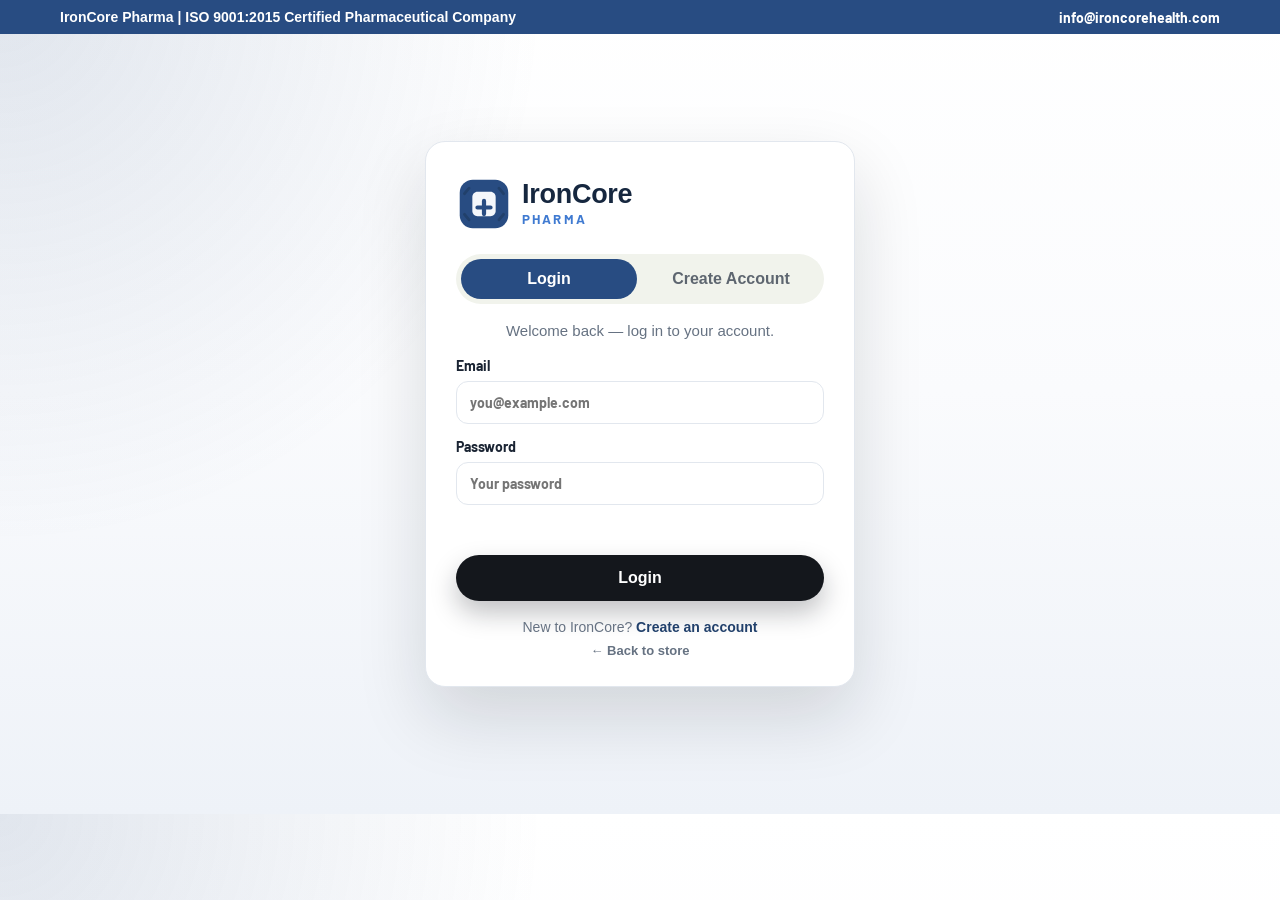
==== commit 0d2636b6: "Bump all JS/CSS cache versions to 22 Force browsers to reload the current JavaScript and product dat" ====
--- a/admin.html
+++ b/admin.html
@@ -10,7 +10,7 @@
       href="https://fonts.googleapis.com/css2?family=Archivo:wght@500;600;700;800;900&family=Barlow:wght@400;500;600;700;800&display=swap"
       rel="stylesheet"
     />
-    <link rel="stylesheet" href="css/style.css?v=21" />
+    <link rel="stylesheet" href="css/style.css?v=22" />
   </head>
   <body class="admin-body">
     <header class="admin-topbar">
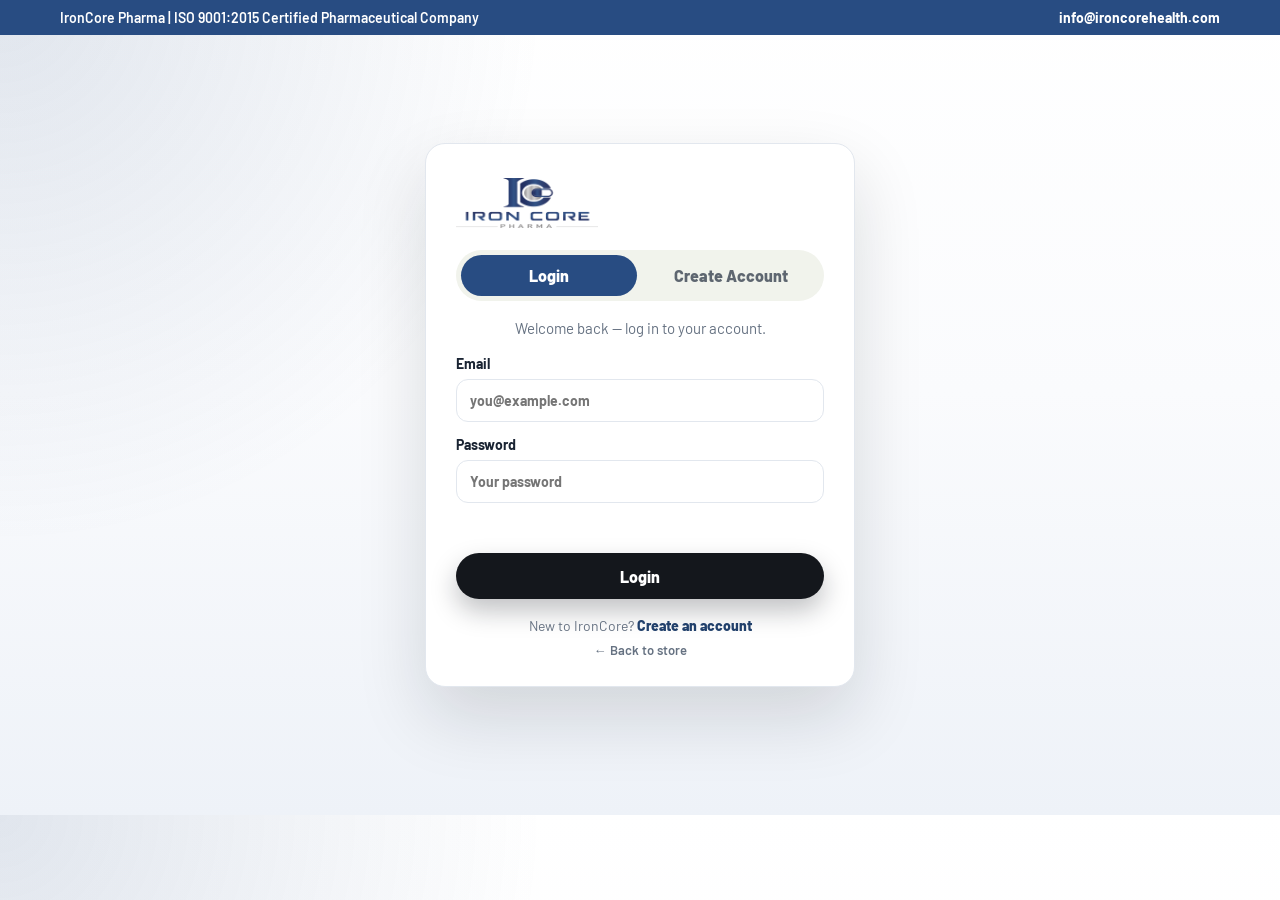
==== commit 41c62df7: "Use the IronCore Pharma logo in the header and footer Replace the placeholder mark with the real IRO" ====
--- a/admin.html
+++ b/admin.html
@@ -16,7 +16,7 @@
     <header class="admin-topbar">
       <div class="container admin-topbar__inner">
         <a class="brand" href="index.html">
-          <img src="img/logo.svg" alt="" />
+          <img src="img/logo.png" alt="" />
           <span><strong>IronCore</strong><small>Admin</small></span>
         </a>
         <div class="admin-topbar__right">
--- a/css/style.css
+++ b/css/style.css
@@ -100,7 +100,19 @@
 }
 
 .brand img {
-  width: 56px;
+  width: auto;
+  height: 50px;
+}
+
+/* The logo image already contains the IRON CORE PHARMA wordmark, so hide the
+   separate text, and show a white version of it on the dark footer. */
+.brand span {
+  display: none;
+}
+
+.footer-brand img {
+  filter: brightness(0) invert(1);
+  opacity: 0.9;
 }
 
 .brand strong,
@@ -1780,7 +1792,8 @@
   }
 
   .brand img {
-    width: 44px;
+    width: auto;
+    height: 42px;
   }
 
   .brand strong {
@@ -2483,12 +2496,22 @@
     grid-template-columns: 1fr 1fr;
   }
 
+  /* On tablet/mobile the two promo videos become square tiles (their media is
+     object-fit: cover, so it fills the square) instead of short wide bars. */
+  .promo-card {
+    aspect-ratio: 1 / 1;
+  }
+
   .cat-circles {
     grid-template-columns: repeat(4, 1fr);
   }
 
+  /* Brand on the left, the menu/account/cart icons pushed to the far right. */
   .header-main__inner {
-    grid-template-columns: auto 1fr auto;
+    display: flex;
+    flex-wrap: wrap;
+    justify-content: space-between;
+    align-items: center;
     gap: 14px;
   }
 
@@ -2498,7 +2521,8 @@
 
   .site-header.is-open .site-search {
     display: flex;
-    grid-column: 1 / -1;
+    order: 3;
+    flex: 1 1 100%;
     max-width: 100%;
     margin-top: 10px;
   }
@@ -2583,7 +2607,8 @@
    fits on one line without overlapping. */
 @media (max-width: 400px) {
   .brand img {
-    width: 40px;
+    width: auto;
+    height: 38px;
   }
 
   .brand strong {
